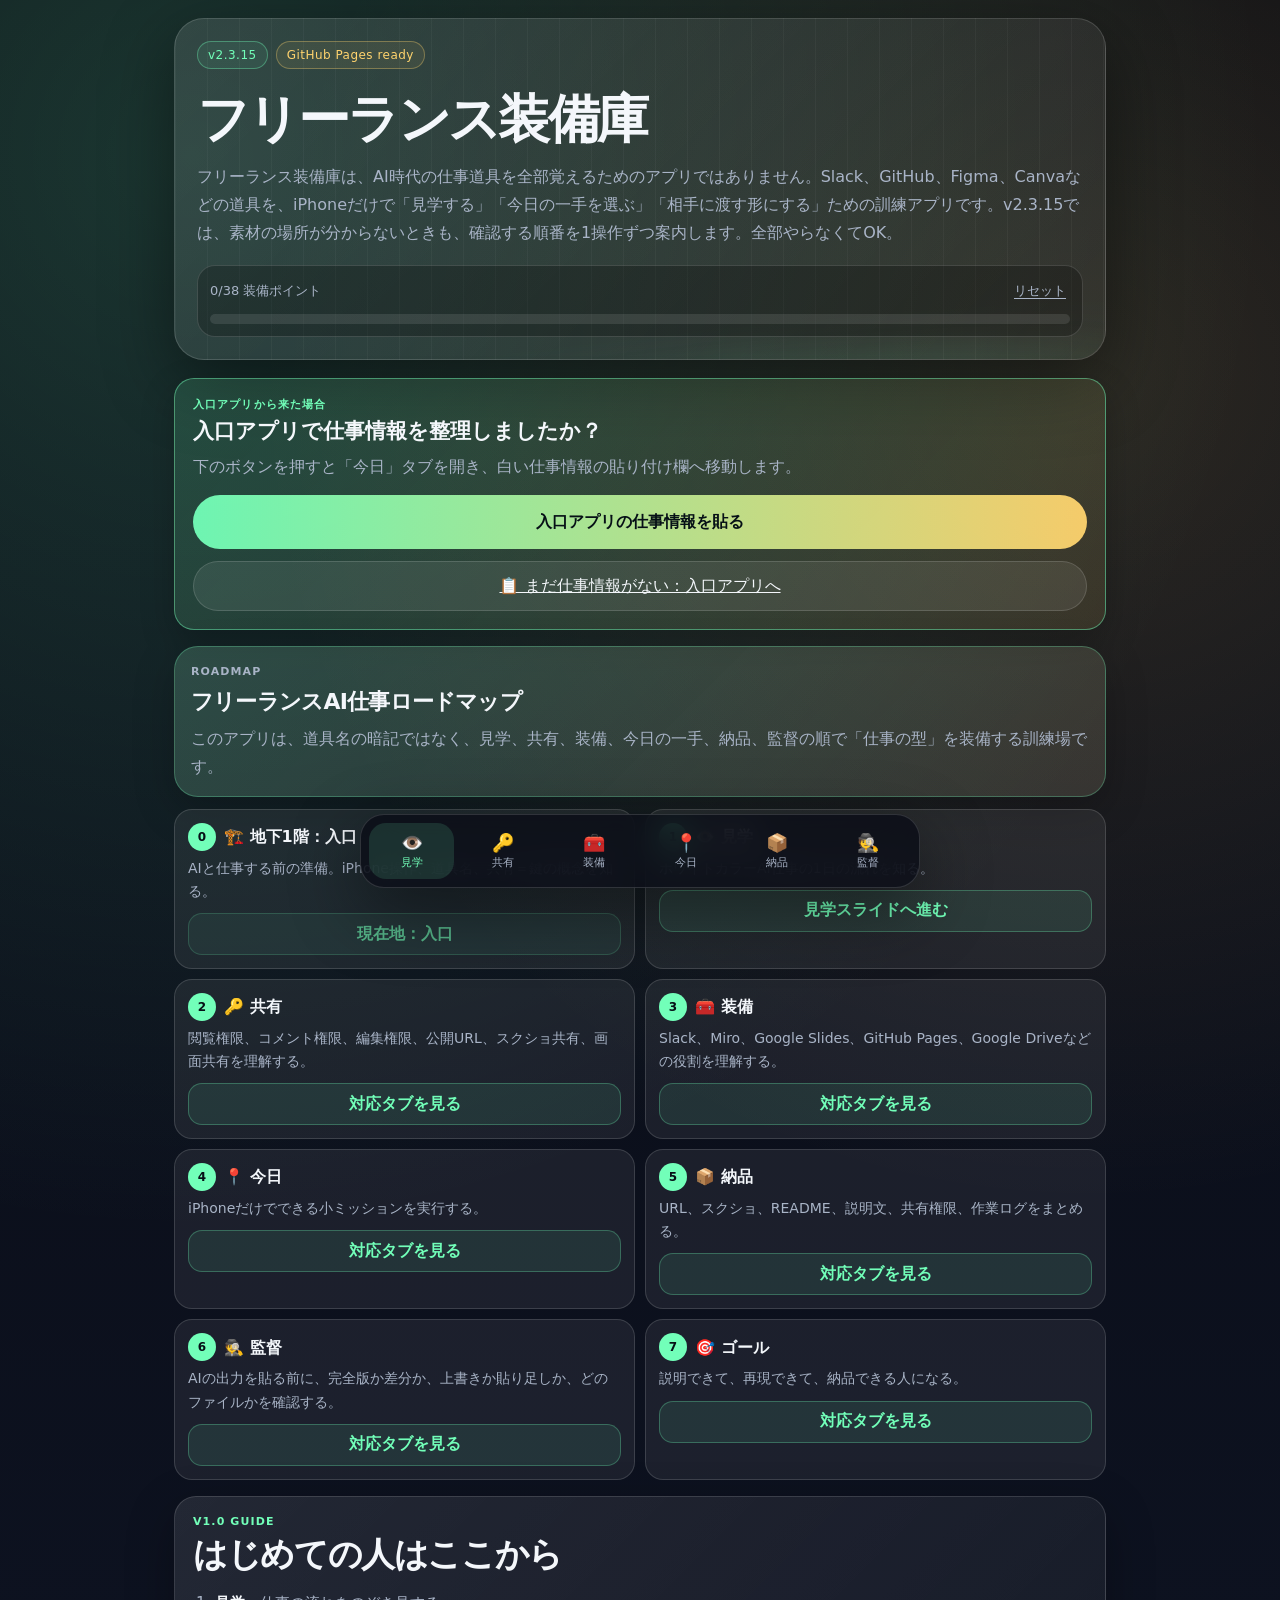
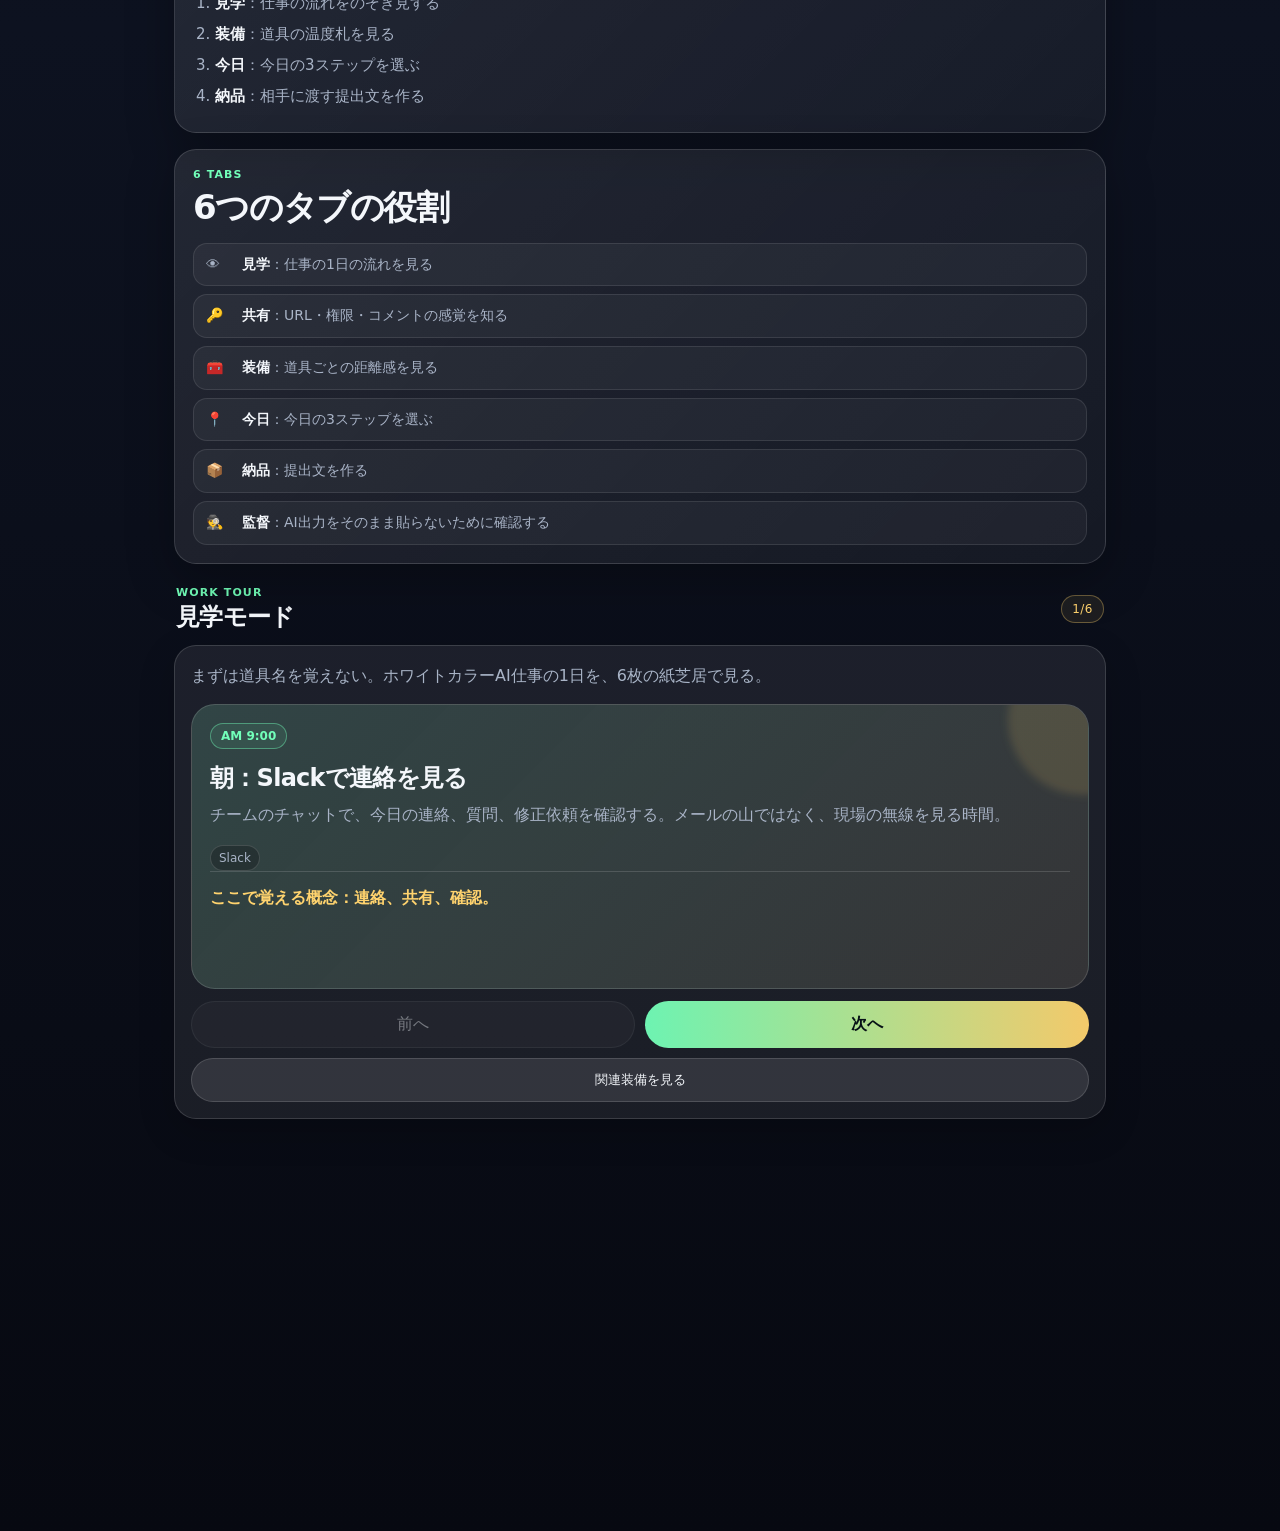
==== index.html @ 3dcd74b5 "fix(gear): update iPhone CSS after toolbar-safe scroll margin" ====
<!doctype html>
<html lang="ja">
<head>
  <meta charset="utf-8" />
  <meta name="viewport" content="width=device-width, initial-scale=1, viewport-fit=cover" />
  <title>フリーランス装備庫 v2.3.15</title>
  <link rel="stylesheet" href="style.css?v=2315-simple1101b" />
</head>
<body>
  <div class="app-shell">
    <header class="hero">
      <div class="hero-topline">
        <span class="badge">v2.3.15</span>
        <span class="badge soft">GitHub Pages ready</span>
      </div>
      <h1>フリーランス装備庫</h1>
      <p>フリーランス装備庫は、AI時代の仕事道具を全部覚えるためのアプリではありません。Slack、GitHub、Figma、Canvaなどの道具を、iPhoneだけで「見学する」「今日の一手を選ぶ」「相手に渡す形にする」ための訓練アプリです。v2.3.15では、素材の場所が分からないときも、確認する順番を1操作ずつ案内します。全部やらなくてOK。</p>
      <div class="progress-box" aria-label="進捗">
        <div class="progress-meta">
          <span id="progressText">進捗を読み込み中</span>
          <button id="resetBtn" class="link-button" type="button">リセット</button>
        </div>
        <div class="progress-track"><div id="progressBar" class="progress-bar"></div></div>
      </div>
    </header>

    <main>

      <section id="viewTour" class="view active" aria-labelledby="tourTitle">
        <aside class="intake-landing-guide" aria-labelledby="intakeLandingTitle">
          <p class="eyebrow">入口アプリから来た場合</p>
          <h2 id="intakeLandingTitle">入口アプリで仕事情報を整理しましたか？</h2>
          <p>下のボタンを押すと「今日」タブを開き、白い仕事情報の貼り付け欄へ移動します。</p>
          <button id="goToCardIntakeBtn" class="primary-button intake-landing-button" type="button">入口アプリの仕事情報を貼る</button>
          <a class="ghost-button" href="https://hiderock61.github.io/anken-jirai-map/">📋 まだ仕事情報がない：入口アプリへ</a>
        </aside>
        <div id="roadmapContainer" class="roadmap-container" aria-label="フリーランスAI仕事ロードマップ"></div>

        <!-- v1.0 初見向け案内 -->
        <div class="intro-card intro-start-card">
          <p class="eyebrow">v1.0 guide</p>
          <h2>はじめての人はここから</h2>
          <ol class="intro-steps-list">
            <li><strong>見学</strong>：仕事の流れをのぞき見する</li>
            <li><strong>装備</strong>：道具の温度札を見る</li>
            <li><strong>今日</strong>：今日の3ステップを選ぶ</li>
            <li><strong>納品</strong>：相手に渡す提出文を作る</li>
          </ol>
        </div>

        <div class="intro-card intro-tabs-card">
          <p class="eyebrow">6 tabs</p>
          <h2>6つのタブの役割</h2>
          <ul class="intro-tabs-list">
            <li><span>👁</span><span class="intro-tab-copy"><strong>見学</strong>：仕事の1日の流れを見る</span></li>
            <li><span>🔑</span><span class="intro-tab-copy"><strong>共有</strong>：URL・権限・コメントの感覚を知る</span></li>
            <li><span>🧰</span><span class="intro-tab-copy"><strong>装備</strong>：道具ごとの距離感を見る</span></li>
            <li><span>📍</span><span class="intro-tab-copy"><strong>今日</strong>：今日の3ステップを選ぶ</span></li>
            <li><span>📦</span><span class="intro-tab-copy"><strong>納品</strong>：提出文を作る</span></li>
            <li><span>🕵️</span><span class="intro-tab-copy"><strong>監督</strong>：AI出力をそのまま貼らないために確認する</span></li>
          </ul>
        </div>

        <div class="section-heading">
          <div>
            <p class="eyebrow">Work tour</p>
            <h2 id="tourTitle">見学モード</h2>
          </div>
          <span id="tourCounter" class="badge soft">1/6</span>
        </div>
        <div id="tourPanel" class="tour-panel">
          <p class="panel-lead">まずは道具名を覚えない。ホワイトカラーAI仕事の1日を、6枚の紙芝居で見る。</p>
          <div id="tourSlide" class="tour-slide" aria-live="polite"></div>
          <div class="tour-actions">
            <button id="tourPrevBtn" class="ghost-button" type="button">前へ</button>
            <button id="tourNextBtn" class="primary-button" type="button">次へ</button>
            <button id="tourGearBtn" class="mini-button" type="button">関連装備を見る</button>
          </div>
        </div>
      </section>

      <section id="viewShare" class="view" aria-labelledby="shareTitle">
        <div class="section-heading">
          <div>
            <p class="eyebrow">Share simulator</p>
            <h2 id="shareTitle">共有タブ</h2>
          </div>
          <span class="badge soft">鍵と権限</span>
        </div>
        <div class="share-intro panel">
          <p class="panel-lead">共有は、ファイルを投げることだけではない。ネット上の部屋へ入る「鍵」を相手に渡すこと。見るだけ、コメント、編集、画面共有、公開URLを押して体感する。</p>
        </div>
        <div id="shareContainer" class="share-grid"></div>
      </section>

      <section id="viewGear" class="view" aria-labelledby="gearTitle">
        <div class="section-heading">
          <div>
            <p class="eyebrow">Gear cards</p>
            <h2 id="gearTitle">装備リスト</h2>
          </div>
          <button id="copyAllBtn" class="mini-button" type="button">今日の装備文をコピー</button>
        </div>
        <div id="filterRow" class="filter-row" aria-label="カテゴリ絞り込み"></div>
        <div id="gearGrid" class="gear-grid"></div>
      </section>



      <section id="viewStory" class="view" aria-labelledby="storyAppName">
        <div class="section-heading story-section-heading">
          <div>
            <p class="eyebrow">Operation story</p>
            <h2 id="storyAppName">操作紙芝居</h2>
          </div>
          <span id="storyCounter" class="badge soft">1/1</span>
        </div>
        <div class="story-frame">
          <div class="story-header">
            <div class="story-app-label" id="storyAppLabel"></div>
            <h3 class="story-step-title" id="storyStepTitle"></h3>
            <p class="story-step-body" id="storyStepBody"></p>
          </div>

          <div class="story-mock" id="storyMock" aria-live="polite"></div>

          <div class="story-footer">
            <div class="story-learn" id="storyLearn"></div>
            <div class="story-finish" id="storyFinish"></div>
            <div class="story-actions">
              <button id="storyPrev" class="ghost-button" type="button">前へ</button>
              <button id="storyNext" class="primary-button" type="button">次へ</button>
              <button id="storyBack" class="mini-button" type="button">装備に戻る</button>
            </div>
          </div>
        </div>
      </section>

      <section id="viewToday" class="view" aria-labelledby="todayTitle">
        <div class="section-heading">
          <div>
            <p class="eyebrow">Today mission</p>
            <h2 id="todayTitle">今日の一手</h2>
          </div>
        </div>

        <a class="ghost-button" href="https://hiderock61.github.io/anken-jirai-map/">← 入口アプリへ戻る</a>

        <!-- v2.3 カード状態による案件カード作業化 -->
        <div id="project-card-import" class="project-card-import">
          <p class="eyebrow">v2.3.8 WORK INTAKE</p>
          <h3 class="pc-import-title">📋 入口アプリの仕事情報を受け取る</h3>
          <p class="pc-lead">入口アプリで整理した仕事情報をここへ貼ると、今の状態と次にやることを普通の言葉で案内します。</p>
          <div class="pc-state-guide" aria-label="カード状態による違い">
            <p><strong>まだ確認が必要な場合</strong><span>→ 依頼主へ確認する内容を表示します。</span></p>
            <p><strong>制作を始められる場合</strong><span>→ 今日やることと制作手順を表示します。</span></p>
          </div>
          <ol class="pc-howto" aria-label="案件カードの受け取り手順">
            <li>入口アプリで「この仕事を装備庫へ持っていく」を押す</li>
            <li>この下の白い欄を長押しして、仕事情報の全文を貼り付ける</li>
            <li>「貼った仕事情報を確認する」を押す</li>
            <li>確認が必要なら、依頼主へ聞く内容を確認する</li>
            <li>制作を始められるなら、今日やることと制作手順へ進む</li>
          </ol>
          <div class="practice-import" aria-labelledby="gearPracticeTitle">
            <h4 id="gearPracticeTitle">🧪 はじめてなら架空カードで操作を試す</h4>
            <p>「確認中」の架空カードを読み込んで、質問・不足事項が表示されることを体験します。実際の受注・制作・納品ではありません。今貼っているカードがあれば、置換前に確認します。</p>
            <button id="gearDemoCardBtn" class="ghost-button" type="button">架空の「確認中」カードを読んでみる</button>
            <p id="gearDemoStatus" class="pc-note" role="status" aria-live="polite"></p>
          </div>
          <label class="pc-input-label" for="projectCardInput">仕事情報を白い欄へ長押しして貼り付け</label>
          <textarea id="projectCardInput" class="pc-input" placeholder="入口アプリでコピーした仕事情報の全文をここに貼ります。"></textarea>
          <div class="pc-controls">
            <button id="projectCardLoadBtn" class="primary-button" type="button">貼った仕事情報を確認する</button>
            <button id="projectCardToDeliveryBtn" class="ghost-button" type="button" disabled>次へ進む</button>
          </div>
          <p id="projectCardNextHint" class="pc-next-hint">仕事情報を確認すると、次の案内が表示されます。</p>
          <div id="projectCardPreview" class="pc-preview" aria-live="polite">仕事情報を貼ると、今の状態と次にやることを確認できます。</div>
          <p class="pc-note">※貼り付けた仕事情報だけを使います。納品文を勝手に作ったり、依頼主へ送ったりしません。</p>
        </div>


        <section id="confirmationPanel" class="confirmation-panel" hidden aria-live="polite">
          <section id="quickCheckPanel" class="quick-check-panel" aria-labelledby="quickCheckTitle">
            <p class="quick-check-label">📱 iPhoneかんたん表示｜確認中</p>
            <h3 id="quickCheckTitle">今は制作しません。まず確認だけ。</h3>
            <p id="quickCheckCount" class="quick-check-count">確認事項を読み込んでいます。</p>
            <div class="quick-check-next">
              <p class="quick-check-caption">最初に確かめること</p>
              <p id="quickCheckFirst">未確定の内容を確認します。</p>
            </div>
            <button id="quickCopyQuestionsBtn" class="primary-button quick-check-primary" type="button">依頼主への質問をコピー</button>
            <p id="quickCopyStatus" class="quick-check-note" role="status" aria-live="polite">質問は送信しません。コピー後、募集サイトなどで本人が送ります。</p>
            <a class="ghost-button quick-check-return" href="https://hiderock61.github.io/anken-jirai-map/">回答が分かったら入口アプリへ戻る</a>
            <button id="quickShowDetailsBtn" class="ghost-button quick-check-details" type="button" aria-expanded="false">詳しい内容・残りの質問を表示</button>
          </section>
          <div class="confirmation-state quick-check-extra">
            <p class="eyebrow">仕事情報の確認結果</p>
            <p class="confirmation-complete">仕事の内容を確認しました</p>
            <h3>この仕事はまだ確認が必要です</h3>
            <p>制作を始めるために必要な情報がまだ揃っていないため、今は制作を止めています。</p>
            <p id="confirmationUnknownCount" class="confirmation-unknown-count">まだ確認が必要なことは0件です。</p>
            <button id="showConfirmationDetailsBtn" class="primary-button confirmation-details-button" type="button">不足項目と質問を見る</button>
          </div>
          <section id="confirmationDetails" class="confirmation-simple-section confirmation-details quick-check-extra">
            <h4>確認できた仕事情報</h4>
            <dl class="confirmation-project-summary">
              <div><dt>仕事名</dt><dd id="confirmationProjectName">未確定</dd></div>
              <div><dt>作業内容</dt><dd id="confirmationWork">未確定</dd></div>
              <div><dt>納品物</dt><dd id="confirmationDelivery">未確定</dd></div>
              <div><dt>完成条件</dt><dd id="confirmationCriteria">未確定</dd></div>
            </dl>
          </section>
          <section class="confirmation-simple-section quick-check-extra">
            <h4>今やること</h4>
            <p>依頼主へ聞く内容を確認し、必要ならコピーしてください。<br>回答が来たら入口アプリへ戻り、案件カードを更新します。</p>
            <p class="confirmation-card-next"><strong>カードに書かれた次の行動：</strong><span id="confirmationNextAction">依頼主へ確認する</span></p>
          </section>
          <section class="confirmation-simple-section quick-check-extra">
            <h4>ここまで分かっています</h4>
            <dl id="confirmationKnownFacts" class="confirmation-project-summary confirmation-known-facts"></dl>
          </section>
          <section class="confirmation-simple-section quick-check-extra">
            <h4>まだ確認が必要なこと</h4>
            <div id="confirmationUnknownItems" class="confirmation-unknown-list"></div>
          </section>
          <section class="confirmation-simple-section quick-check-extra">
            <h4>依頼主へ聞く質問</h4>
            <div id="confirmationQuestionItems" class="confirmation-question-list"></div>
            <button id="copyConfirmationQuestionsBtn" class="primary-button confirmation-copy-button" type="button">この質問をまとめてコピー</button>
            <p id="confirmationCopyStatus" class="confirmation-copy-status" role="status" aria-live="polite"></p>
            <p class="confirmation-send-note">コピーした質問を募集サイトなどで依頼主へ自分で送ってください。質問は自動送信されません。</p>
          </section>
          <section class="confirmation-simple-section quick-check-extra confirmation-next">
            <h4>回答が来たら</h4>
            <p>入口アプリへ戻り、回答内容を反映して案件カードを更新します。</p>
            <a class="primary-button confirmation-return-link" href="https://hiderock61.github.io/anken-jirai-map/">回答を反映するため入口アプリへ戻る</a>
          </section>
        </section>

        <div id="projectWorkbench" class="project-workbench" hidden aria-live="polite">
          <div class="workbench-head">
            <div>
              <p class="eyebrow">制作作業台</p>
              <h3 id="workbenchProjectName">未読み込み</h3>
            </div>
          </div>

          <section id="productionAssetGate" class="production-asset-gate" hidden aria-live="polite">
            <p class="production-asset-label">制作を始める前に確認</p>
            <h4 id="productionAssetQuestion">制作素材は手元にありますか？</h4>
            <p id="productionAssetReason" class="production-asset-reason">この仕事は、依頼主から受け取る制作対象が必要です。</p>
            <div id="productionAssetChoices" class="production-asset-choices">
              <button id="productionAssetMissingBtn" class="ghost-button production-asset-choice" type="button">まだ受け取っていない</button>
              <button id="productionAssetReadyBtn" class="primary-button production-asset-choice" type="button">受け取っている</button>
            </div>
            <div id="productionAssetWaiting" class="production-asset-result production-asset-waiting" hidden>
              <h4>今は制作を始めません</h4>
              <p id="productionAssetReceiveGuide">依頼主から制作素材を受け取ってください。</p>
              <p>受け取るまでは制作を始めません。仕事条件は制作可能のままです。</p>
              <p class="production-asset-resume-note">受け取ったら、ここから制作を続けてください。</p>
              <button id="productionAssetResumeBtn" class="primary-button production-asset-choice" type="button">受け取っている</button>
            </div>
            <div id="productionAssetReceived" class="production-asset-result production-asset-received" hidden>
              <h4>受取を確認しました</h4>
              <div id="productionCurrentLocationChooser" class="production-current-location" hidden>
                <p class="production-arrival-label">作業上の現在地を選ぶ</p>
                <h5>素材はどこで届きましたか？<br>または、どこに保存しましたか？</h5>
                <p>正式な共有方法ではなく、今どこから作業を始めるかを選びます。</p>
                <div class="production-location-choices" aria-label="作業を始める現在地">
                  <button class="ghost-button production-location-choice" type="button" data-current-location="mail">メール</button>
                  <button class="ghost-button production-location-choice" type="button" data-current-location="chat">チャット</button>
                  <button class="ghost-button production-location-choice" type="button" data-current-location="drive">Google Drive</button>
                  <button class="ghost-button production-location-choice" type="button" data-current-location="dropbox">Dropbox</button>
                  <button class="ghost-button production-location-choice" type="button" data-current-location="iphone-files">iPhoneの「ファイル」</button>
                  <button class="ghost-button production-location-choice" type="button" data-current-location="github">GitHub</button>
                  <button class="ghost-button production-location-choice" type="button" data-current-location="other">その他</button>
                  <button class="ghost-button production-location-choice production-location-unknown" type="button" data-current-location="unknown">どこにあるか分からない</button>
                </div>
                <div id="productionOtherLocation" class="production-other-location" hidden>
                  <label for="productionOtherLocationInput">どこから作業を始めますか？</label>
                  <input id="productionOtherLocationInput" type="text" maxlength="60" autocomplete="off" placeholder="場所名を入力" />
                  <button id="productionOtherLocationConfirmBtn" class="primary-button" type="button">この場所から進む</button>
                  <p id="productionOtherLocationStatus" class="production-location-status" role="status" aria-live="polite"></p>
                </div>
              </div>
              <div id="productionAssetSearchNavigator" class="production-search-navigator" hidden>
                <p class="production-arrival-label">素材を探しています</p>
                <h5>素材を探します</h5>
                <ol id="productionSearchProgress" class="production-search-progress" aria-label="素材探索の進み具合">
                  <li data-search-step="1">iPhoneの「ファイル」</li>
                  <li data-search-step="2">メール</li>
                  <li data-search-step="3">チャット</li>
                  <li data-search-step="4">依頼主へ確認</li>
                </ol>
                <section id="productionSearchStepPanel" class="production-search-step-panel">
                  <p id="productionSearchStepLabel" class="production-arrival-label">探索STEP 1</p>
                  <h5 id="productionSearchTitle">1｜まずiPhoneの「ファイル」を確認</h5>
                  <p id="productionSearchAction" class="production-search-action">iPhoneの「ファイル」アプリを開いてください。</p>
                  <p id="productionSearchChecks">最近使った項目、ダウンロード、保存先などに素材がないか確認してください。</p>
                  <div id="productionSearchResultChoices" class="production-search-result-choices">
                    <button id="productionSearchFoundBtn" class="primary-button" type="button">見つかった</button>
                    <button id="productionSearchNotFoundBtn" class="ghost-button" type="button">見つからない</button>
                  </div>
                </section>
                <section id="productionSearchFinal" class="production-search-final" hidden>
                  <p class="production-arrival-label">安全停止</p>
                  <h5>素材の場所を依頼主へ確認してください</h5>
                  <p>制作に必要な素材の場所を確認できませんでした。素材の場所が分かるまでは制作を始めません。仕事条件は制作可能のままです。</p>
                  <div class="production-search-question">
                    <p id="productionSearchQuestion">制作素材はどこから確認できますか？<br>ファイルまたは共有リンクの場所を教えてください。</p>
                    <button id="productionSearchCopyBtn" class="ghost-button" type="button">確認文をコピー</button>
                    <p id="productionSearchCopyStatus" class="production-location-status" role="status" aria-live="polite"></p>
                  </div>
                </section>
                <button id="productionSearchReselectBtn" class="ghost-button production-search-reselect" type="button">場所が分かったので選び直す</button>
              </div>
              <div id="productionCurrentLocationSummary" class="production-current-location-summary" hidden>
                <p>現在地：<strong id="productionCurrentLocationName"></strong></p>
                <button id="productionCurrentLocationChangeBtn" class="link-button" type="button">現在地を選び直す</button>
              </div>
              <div id="productionAssetArrivalGuide" class="production-arrival-guide" hidden>
                <section>
                  <p class="production-arrival-label">1｜どこへ行く？</p>
                  <h5 id="productionAssetStartPlace">受け取った場所を開きます。</h5>
                  <p>その場所を開けたら、この操作は完了です。</p>
                </section>
                <section>
                  <p class="production-arrival-label">2｜何を探す？</p>
                  <h5 id="productionAssetSearchTarget">制作素材を探します。</h5>
                  <p>対象を見つけたら、この操作は完了です。</p>
                </section>
                <section>
                  <p class="production-arrival-label">3｜何を開く？</p>
                  <h5 id="productionAssetOpenTarget">見つけた制作素材を開きます。</h5>
                  <p>対象を開けたら、この操作は完了です。次に現在状態を確認します。</p>
                </section>
              </div>
            </div>
          </section>

          <section id="productionStartGuide" class="production-start-guide" hidden>
            <p class="production-start-label">今やること</p>
            <h4 id="productionFirstAction">最初の制作手順を確認します。</h4>
            <p class="production-start-note">まずここから始めます。自分で操作し、開けたら次の確認へ進みます。</p>
            <div class="production-flow">
              <p class="production-flow-title">このあと進める流れ</p>
              <ol id="productionFlowList"></ol>
            </div>
            <p class="production-check-note"><strong>チェックは開始ボタンではありません。</strong><br>その作業が終わったら付ける完了印です。上から順番に進めてください。</p>
          </section>

          <div class="workbench-progress-row">
            <span>完了した項目</span>
            <span id="workbenchProgress" class="badge soft">0/0</span>
          </div>

          <div class="workbench-summary">
            <p><strong>今回の仕事</strong></p>
            <div id="workbenchWorkSummary"></div>
          </div>

          <section class="workbench-section">
            <h4>① 今日やること</h4>
            <div id="confirmationChecklistNote" class="confirmation-note" hidden>
              <p>このチェックは、依頼主から回答をもらった印ではありません。</p>
              <p>未確定事項の一覧を読み、相手へ聞く質問に抜けがないかを整理できたらチェックしてください。</p>
            </div>
            <div id="workbenchToday" class="workbench-checklist"></div>
            <p id="confirmationChecklistAfter" class="confirmation-after-note" hidden>全部整理できたら、下の「相手へ聞く質問」を確認し、依頼主へ自分で送ります。</p>
          </section>

          <section class="workbench-section">
            <h4>② 今回学ぶこと</h4>
            <div id="workbenchLearning" class="workbench-box"></div>
          </section>

          <aside id="confirmationCompareGuide" class="confirmation-compare-guide" hidden>
            <h4>見比べ方</h4>
            <p>未確定事項を1つずつ見て、それに対応する質問が「相手へ聞く質問」に入っているか確認してください。質問がない項目は、依頼主へ聞く質問として追加します。</p>
          </aside>

          <section class="workbench-section">
            <h4>③ 制作手順</h4>
            <div id="workbenchSteps" class="workbench-checklist"></div>
            <p id="confirmationQuestionNote" class="confirmation-note" hidden>この画面から質問は自動送信されません。表示された質問を確認し、必要なら整えて、依頼主へ自分で送ってください。</p>
          </section>

          <section class="workbench-section">
            <h4>④ 検品すること</h4>
            <div id="workbenchInspection" class="workbench-checklist"></div>
          </section>

          <section class="workbench-section">
            <h4>⑤ 完成条件</h4>
            <div id="workbenchDone" class="workbench-box"></div>
          </section>

          <section class="workbench-section">
            <h4>今回使う装備</h4>
            <div id="workbenchGear" class="workbench-tags"></div>
          </section>

          <section id="confirmationExitGuide" class="confirmation-exit-guide" hidden>
            <h4>次の流れ</h4>
            <ol>
              <li>未確定事項を確認する</li>
              <li>相手へ聞く質問を整理する</li>
              <li>依頼主へ質問を自分で送る</li>
              <li>依頼主から回答を受け取る</li>
              <li>入口アプリへ戻る</li>
              <li>回答内容を使って案件カードを更新する</li>
              <li>条件が揃ったら「制作可能」の案件カードを作り直す</li>
              <li>新しい案件カードをコピーして、装備庫へもう一度貼る</li>
            </ol>
            <a class="primary-button confirmation-return-link" href="https://hiderock61.github.io/anken-jirai-map/">回答を反映するため入口アプリへ戻る</a>
            <div class="confirmation-finish">
              <h4>この画面での完了</h4>
              <p>この画面で終えるのは、案件や制作ではありません。依頼主へ送る質問が整理でき、どの回答を受け取ったら案件カードを更新できるか分かったら、この画面での作業は完了です。</p>
            </div>
          </section>

          <div class="workbench-actions">
            <button id="copyWorkbenchPromptBtn" class="primary-button" type="button">AIに渡す作業開始文をコピー</button>
            <button id="goDeliveryAfterWorkBtn" class="ghost-button" type="button">作業後に納品タブへ進む</button>
          </div>
          <p class="pc-note">納品タブでは、実際に完成した内容だけを自分で確認して入力します。</p>
          <a class="ghost-button" href="https://hiderock61.github.io/anken-jirai-map/">← 入口アプリへ戻る</a>
        </div>

        <!-- v0.7 今日の装備ルート -->
        <div class="panel daily-route-panel">
          <p class="eyebrow">v0.7.1 Daily route</p>
          <h3>🧭 今日の装備ルート</h3>
          <p class="panel-lead">今の状態に近いものを1つ選ぶだけ。全部やらなくてOK。今日はこれだけ、の3ステップを出す。</p>
          <div id="dailyRoutes" class="daily-routes-grid" aria-label="今日の装備ルート選択">
            <button class="daily-route-btn route-hold" data-route="hold" type="button"><span>🧊</span><strong>省エネ</strong><small>閉じてもOK</small></button>
            <button class="daily-route-btn route-watch" data-route="watch" type="button"><span>👀</span><strong>見る</strong><small>形だけ見る</small></button>
            <button class="daily-route-btn route-try" data-route="try" type="button"><span>👆</span><strong>さわる</strong><small>1回だけ試す</small></button>
            <button class="daily-route-btn route-core" data-route="core" type="button"><span>🧰</span><strong>本線</strong><small>公開を確認</small></button>
          </div>
          <div id="dailyRouteSteps" class="daily-route-steps" aria-live="polite">
            <div class="daily-route-empty">今の状態に近いボタンを1つ押すと、今日の3ステップが出ます。</div>
          </div>
        </div>

        <div class="panel">
          <p class="panel-lead">今の地上条件を押すと、5分から15分の練習に変換する。</p>
          <div id="conditionButtons" class="condition-grid"></div>
          <div class="result-card">
            <p class="eyebrow">出力</p>
            <h3 id="todayOutputTitle">まだ未選択</h3>
            <p id="todayOutputText">「iPhoneだけ」「ChromePCあり」「しんどい」などを押す。</p>
            <div class="button-row">
              <button id="copyMissionBtn" class="primary-button" type="button">AIに渡す文をコピー</button>
              <button id="completeMissionBtn" class="ghost-button" type="button">今日やった</button>
            </div>
          </div>
        </div>
      </section>

      <section id="viewDelivery" class="view" aria-labelledby="deliveryTitle">
        <div class="section-heading">
          <div>
            <p class="eyebrow">Delivery pack</p>
            <h2 id="deliveryTitle">納品パック</h2>
          </div>
          <button id="copyDeliveryBtn" class="mini-button" type="button">納品文をコピー</button>
        </div>
        <div class="panel">
          <p class="panel-lead">作品を仕事っぽく見せるための最小セット。全部ではなく、まず3つ押せたら勝ち。</p>
          <div id="deliveryChecklist" class="checklist"></div>
        </div>


        <!-- v0.9 納品パック入力版 -->
        <div id="deliveryDraftContainer" class="delivery-draft-card" aria-labelledby="deliveryDraftTitle">
          <p class="eyebrow">v2.0 Delivery Letters</p>
          <h3 id="deliveryDraftTitle">3つのお渡しレターモード</h3>
          <p class="delivery-draft-lead">同じ入力内容から、初回提出・修正提出・途中共有の3種類の提出文を作る。</p>

          <div class="delivery-switch" role="group" aria-label="納品パック入力切り替え">
            <button id="deliveryInputBtn" class="delivery-switch-btn active" type="button">✏️ 入力する</button>
            <button id="deliveryPreviewBtn" class="delivery-switch-btn" type="button">👀 完成文を見る</button>
          </div>

          <div id="deliveryInputView">
            <div class="delivery-input-section">
              <div class="delivery-input-title">公開URL</div>
              <input id="input-url" type="text" value="https://hiderock61.github.io/freelance-/" />
            </div>

            <div class="delivery-input-section">
              <div class="delivery-input-title">一言説明</div>
              <textarea id="input-oneword">iPhoneだけで、AI時代の仕事道具・今日の進め方・納品の型を学べるフリーランス訓練アプリ。</textarea>
            </div>

            <div class="delivery-input-section">
              <div class="delivery-input-title">できること（3つ）</div>
              <input id="input-feature1" type="text" value="Slack、Figma、VS Codeなどの仕事道具を紙芝居で見学できる" />
              <input id="input-feature2" type="text" value="温度札で、今やる装備・眺めるだけの装備・スルーしてよい装備を分けられる" />
              <input id="input-feature3" type="text" value="今日の状態に合わせて、省エネ／見る／さわる／本線の3ステップを選べる" />
            </div>

            <div class="delivery-input-section">
              <div class="delivery-input-title">今回の更新点（3つ）</div>
              <input id="input-update1" type="text" value="v2.0で3つのお渡しレターモードを追加" />
              <input id="input-update2" type="text" value="初回提出・修正提出・途中共有を切り替えられるようにした" />
              <input id="input-update3" type="text" value="入力欄は増やさず、出力文だけを状況別に切り替える設計にした" />
            </div>

            <div class="delivery-input-section">
              <div class="delivery-input-title">見てほしい場所（3つ）</div>
              <input id="input-focus1" type="text" value="トップのはじめての人向け案内" />
              <input id="input-focus2" type="text" value="6つのタブの役割カード" />
              <input id="input-focus3" type="text" value="納品タブのお渡しパック入力版" />
            </div>

            <div class="delivery-input-section">
              <div class="delivery-input-title">次に相談したいこと（3つ）</div>
              <input id="input-next1" type="text" value="初見の人にアプリの目的が伝わるか" />
              <input id="input-next2" type="text" value="最初にどのタブを見ればいいか伝わるか" />
              <input id="input-next3" type="text" value="提出文が相手に確認しやすい文章になっているか" />
            </div>
          </div>

          <div id="deliveryPreviewView" style="display:none;">
            <!-- v2.0：3つのお渡しレターモード -->
            <div class="delivery-mode-buttons" role="group" aria-label="お渡しレターの種類">
              <button class="delivery-mode-btn active" data-mode="initial" type="button">📦 初回提出</button>
              <button class="delivery-mode-btn" data-mode="fix" type="button">🛠 修正提出</button>
              <button class="delivery-mode-btn" data-mode="share" type="button">🚧 途中共有</button>
            </div>
            <pre id="deliveryPreviewText" class="delivery-preview-box"></pre>
            <button id="copyDeliveryDraftText" class="delivery-copy-btn" type="button">提出文をコピーする</button>
            <div id="deliveryDraftCopyStatus" class="delivery-copy-status" role="status" aria-live="polite"></div>
          </div>
        </div>

        <!-- v0.8 納品パック -->
        <div id="deliveryPack" class="delivery-pack-card" aria-labelledby="deliveryPackTitle">
          <p class="eyebrow">v0.8 Delivery Pack</p>
          <h3 id="deliveryPackTitle">成果物カード</h3>
          <p class="delivery-pack-lead">公開URLだけでなく、相手が確認しやすい形で渡すための提出セット。</p>

          <div class="delivery-section">
            <div class="delivery-title">公開URL</div>
            <div id="delivery-url" class="delivery-body"></div>
          </div>

          <div class="delivery-section">
            <div class="delivery-title">スクショ候補（3枚）</div>
            <ul id="delivery-screenshots" class="delivery-list"></ul>
          </div>

          <div class="delivery-section">
            <div class="delivery-title">一言説明</div>
            <div id="delivery-oneword" class="delivery-body"></div>
          </div>

          <div class="delivery-section">
            <div class="delivery-title">できること（3つ）</div>
            <ul id="delivery-features" class="delivery-list"></ul>
          </div>

          <div class="delivery-section">
            <div class="delivery-title">今回の更新点</div>
            <ul id="delivery-updates" class="delivery-list"></ul>
          </div>

          <div class="delivery-section">
            <div class="delivery-title">見てほしい場所</div>
            <ul id="delivery-focus" class="delivery-list"></ul>
          </div>

          <div class="delivery-section">
            <div class="delivery-title">次に相談したいこと</div>
            <ul id="delivery-next" class="delivery-list"></ul>
          </div>

          <button id="copyDeliveryPackBtn" class="delivery-copy-btn" type="button">提出文をコピーする</button>
          <div id="deliveryCopyStatus" class="delivery-copy-status" role="status" aria-live="polite"></div>
        </div>

        <div class="board-template">
          <p class="eyebrow">Miro風 1枚作戦ボード</p>
          <h3>自分のアプリを説明できる形にする6問</h3>
          <ol>
            <li>誰が困っている？</li>
            <li>何に困っている？</li>
            <li>どのボタンを押す？</li>
            <li>AIに何を渡す？</li>
            <li>何が返ってくる？</li>
            <li>完了形は何？</li>
          </ol>
        </div>
      </section>

      <section id="viewPrompt" class="view" aria-labelledby="directorTitle">
        <div id="directorContainer"></div>
      </section>
    </main>

    <nav class="tabbar" aria-label="画面切り替え">
      <button class="tab active" data-view="viewTour" type="button">👁️<span>見学</span></button>
      <button class="tab" data-view="viewShare" type="button">🔑<span>共有</span></button>
      <button class="tab" data-view="viewGear" type="button">🧰<span>装備</span></button>
      <button class="tab" data-view="viewToday" type="button">📍<span>今日</span></button>
      <button class="tab" data-view="viewDelivery" type="button">📦<span>納品</span></button>
      <button class="tab" data-view="viewPrompt" type="button">🕵️<span>監督</span></button>
    </nav>
  </div>

  <dialog id="gearDialog" class="gear-dialog">
    <form method="dialog">
      <button class="dialog-close" aria-label="閉じる">×</button>
    </form>
    <div id="dialogContent"></div>
  </dialog>

  <div id="toast" class="toast" role="status" aria-live="polite">コピーした</div>

  <script src="script.js?v=2315-simple1101b"></script>
</body>
</html>
---- style.css ----
:root {
  --bg: #090b12;
  --bg2: #101522;
  --panel: rgba(255, 255, 255, 0.075);
  --panel2: rgba(255, 255, 255, 0.105);
  --text: #f4f7fb;
  --muted: #a9b4c7;
  --line: rgba(255, 255, 255, 0.14);
  --accent: #72ffb9;
  --accent2: #ffd36e;
  --danger: #ff7b8e;
  --shadow: 0 22px 70px rgba(0, 0, 0, 0.45);
  --radius: 22px;
  --safe-bottom: env(safe-area-inset-bottom, 0px);
}

* { box-sizing: border-box; }
html { min-height: 100%; background: var(--bg); }
body {
  margin: 0;
  min-height: 100%;
  color: var(--text);
  font-family: system-ui, -apple-system, BlinkMacSystemFont, "Segoe UI", sans-serif;
  background:
    radial-gradient(circle at 15% 5%, rgba(114, 255, 185, 0.18), transparent 34%),
    radial-gradient(circle at 85% 12%, rgba(255, 211, 110, 0.14), transparent 28%),
    linear-gradient(180deg, #080a12 0%, #0d1220 52%, #070911 100%);
}

button, a { -webkit-tap-highlight-color: transparent; }
button { font: inherit; }
a { color: inherit; }

.app-shell {
  width: min(960px, 100%);
  margin: 0 auto;
  padding: 18px 14px calc(86px + var(--safe-bottom));
}

.hero {
  position: relative;
  overflow: hidden;
  border: 1px solid var(--line);
  border-radius: 30px;
  padding: 22px;
  background:
    linear-gradient(135deg, rgba(255,255,255,0.11), rgba(255,255,255,0.045)),
    repeating-linear-gradient(90deg, rgba(255,255,255,0.035) 0 1px, transparent 1px 32px);
  box-shadow: var(--shadow);
}
.hero:after {
  content: "";
  position: absolute;
  inset: auto -10% -45% 8%;
  height: 120px;
  background: linear-gradient(90deg, transparent, rgba(114,255,185,0.38), transparent);
  transform: rotate(-6deg);
  filter: blur(28px);
}
.hero-topline { display: flex; gap: 8px; flex-wrap: wrap; position: relative; z-index: 1; }
.badge {
  display: inline-flex;
  align-items: center;
  min-height: 28px;
  padding: 4px 10px;
  border: 1px solid rgba(114, 255, 185, 0.36);
  border-radius: 999px;
  color: var(--accent);
  background: rgba(114, 255, 185, 0.075);
  font-size: 12px;
  letter-spacing: 0.04em;
}
.badge.soft { color: var(--accent2); border-color: rgba(255, 211, 110, 0.34); background: rgba(255, 211, 110, 0.08); }
.hero h1 { margin: 16px 0 8px; font-size: clamp(28px, 8vw, 52px); letter-spacing: -0.05em; position: relative; z-index: 1; }
.hero p { margin: 0; color: var(--muted); line-height: 1.75; position: relative; z-index: 1; }

.progress-box {
  margin-top: 18px;
  padding: 12px;
  border: 1px solid var(--line);
  border-radius: 18px;
  background: rgba(0, 0, 0, 0.24);
  position: relative;
  z-index: 1;
}
.progress-meta { display: flex; justify-content: space-between; align-items: center; gap: 12px; color: var(--muted); font-size: 13px; }
.progress-track { height: 10px; margin-top: 10px; border-radius: 999px; background: rgba(255,255,255,0.1); overflow: hidden; }
.progress-bar { width: 0; height: 100%; border-radius: inherit; background: linear-gradient(90deg, var(--accent), var(--accent2)); transition: width 260ms ease; }

main { margin-top: 18px; }
.view { display: none; }
.view.active { display: block; animation: rise 210ms ease both; }
@keyframes rise { from { opacity: 0; transform: translateY(7px); } to { opacity: 1; transform: translateY(0); } }

/* v2.3.5 入口アプリからの着地点ヤスリ */
.intake-landing-guide {
  margin-bottom: 16px;
  padding: 18px;
  border: 1px solid rgba(114, 255, 185, .46);
  border-radius: 20px;
  background: linear-gradient(135deg, rgba(114, 255, 185, .15), rgba(255, 211, 110, .1));
  box-shadow: 0 12px 34px rgba(0, 0, 0, .22);
}
.intake-landing-guide h2 { margin: 5px 0 8px; font-size: 21px; line-height: 1.4; }
.intake-landing-guide > p:not(.eyebrow) { margin: 0; color: var(--muted); line-height: 1.65; }
.intake-landing-button { width: 100%; min-height: 54px; margin-top: 14px; white-space: normal; line-height: 1.35; }

.section-heading { display: flex; align-items: center; justify-content: space-between; gap: 12px; margin: 22px 2px 12px; }
.section-heading h2 { margin: 2px 0 0; font-size: 24px; letter-spacing: -0.03em; }
.eyebrow { margin: 0; color: var(--accent); text-transform: uppercase; letter-spacing: 0.1em; font-size: 11px; font-weight: 800; }

.link-button, .mini-button, .primary-button, .ghost-button {
  border: 0;
  border-radius: 999px;
  cursor: pointer;
  color: var(--text);
}
.link-button { color: var(--muted); background: transparent; text-decoration: underline; text-underline-offset: 3px; padding: 4px; }
.mini-button { padding: 9px 12px; background: var(--panel2); border: 1px solid var(--line); font-size: 13px; }
.primary-button { padding: 12px 16px; background: linear-gradient(90deg, rgba(114,255,185,0.95), rgba(255,211,110,0.95)); color: #061016; font-weight: 800; }
.ghost-button { padding: 12px 16px; background: rgba(255,255,255,0.08); border: 1px solid var(--line); }

.filter-row { display: flex; gap: 8px; overflow-x: auto; padding: 2px 0 12px; scrollbar-width: none; }
.filter-row::-webkit-scrollbar { display: none; }
.filter-chip {
  flex: 0 0 auto;
  border: 1px solid var(--line);
  background: rgba(255,255,255,0.07);
  color: var(--text);
  border-radius: 999px;
  padding: 9px 12px;
  cursor: pointer;
}
.filter-chip.active { border-color: rgba(114,255,185,0.7); background: rgba(114,255,185,0.13); color: var(--accent); }

.gear-grid { display: grid; grid-template-columns: 1fr; gap: 12px; }
.gear-card {
  position: relative;
  overflow: hidden;
  min-height: 170px;
  border: 1px solid var(--line);
  border-radius: var(--radius);
  padding: 16px;
  background: linear-gradient(135deg, rgba(255,255,255,0.11), rgba(255,255,255,0.045));
  box-shadow: 0 12px 38px rgba(0,0,0,0.24);
}
.gear-card:before {
  content: "";
  position: absolute;
  width: 130px;
  height: 130px;
  border-radius: 999px;
  right: -48px;
  top: -45px;
  background: rgba(114,255,185,0.12);
  filter: blur(4px);
}
.gear-head { display: flex; justify-content: space-between; gap: 12px; position: relative; z-index: 1; }
.gear-icon { font-size: 30px; }
.gear-card h3 { margin: 8px 0 5px; font-size: 22px; letter-spacing: -0.02em; position: relative; z-index: 1; }
.gear-card p { margin: 0; color: var(--muted); line-height: 1.65; position: relative; z-index: 1; }
.gear-meta { display: flex; gap: 8px; flex-wrap: wrap; margin-top: 14px; position: relative; z-index: 1; }
.pill { display: inline-flex; align-items: center; border: 1px solid var(--line); border-radius: 999px; padding: 5px 8px; color: var(--muted); font-size: 12px; background: rgba(0,0,0,0.22); }
.pill.done { color: var(--accent); border-color: rgba(114,255,185,0.45); }
.card-actions { display: grid; grid-template-columns: 1fr 1fr; gap: 8px; margin-top: 14px; position: relative; z-index: 1; }
.card-actions button { border-radius: 14px; padding: 11px 8px; border: 1px solid var(--line); background: rgba(255,255,255,0.08); color: var(--text); cursor: pointer; }
.card-actions button.done { background: rgba(114,255,185,0.13); color: var(--accent); border-color: rgba(114,255,185,0.45); }

.panel, .board-template, .prompt-card, .result-card {
  border: 1px solid var(--line);
  border-radius: var(--radius);
  background: var(--panel);
  padding: 16px;
  box-shadow: 0 12px 36px rgba(0,0,0,0.2);
}
.panel-lead { margin: 0 0 14px; color: var(--muted); line-height: 1.75; }
.condition-grid { display: grid; grid-template-columns: repeat(2, 1fr); gap: 10px; }
.condition-grid button {
  min-height: 76px;
  padding: 12px;
  border: 1px solid var(--line);
  border-radius: 18px;
  background: rgba(255,255,255,0.08);
  color: var(--text);
  text-align: left;
  cursor: pointer;
}
.condition-grid button.active { border-color: rgba(114,255,185,0.72); background: rgba(114,255,185,0.12); }
.result-card { margin-top: 14px; }
.result-card h3 { margin: 6px 0 8px; }
.result-card p { color: var(--muted); line-height: 1.7; }
.button-row { display: flex; flex-wrap: wrap; gap: 10px; margin-top: 12px; }

.checklist { display: grid; gap: 10px; }
.check-item {
  display: grid;
  grid-template-columns: 34px 1fr;
  gap: 10px;
  align-items: start;
  border: 1px solid var(--line);
  border-radius: 16px;
  padding: 12px;
  background: rgba(255,255,255,0.06);
  cursor: pointer;
}
.check-dot {
  display: grid;
  place-items: center;
  width: 30px;
  height: 30px;
  border-radius: 999px;
  border: 1px solid var(--line);
  color: transparent;
}
.check-item.done .check-dot { color: #061016; background: var(--accent); border-color: var(--accent); }
.check-item h3 { margin: 1px 0 4px; font-size: 16px; }
.check-item p { margin: 0; color: var(--muted); line-height: 1.55; font-size: 14px; }
.board-template { margin-top: 14px; }
.board-template h3 { margin: 6px 0 10px; }
.board-template ol { margin: 0; padding-left: 22px; color: var(--muted); line-height: 1.8; }

.prompt-stack { display: grid; gap: 12px; }
.prompt-card h3 { margin: 0 0 6px; }
.prompt-card p { margin: 0 0 12px; color: var(--muted); line-height: 1.65; }

.tabbar {
  position: fixed;
  left: 50%;
  bottom: calc(12px + var(--safe-bottom));
  transform: translateX(-50%);
  width: min(560px, calc(100% - 24px));
  display: grid;
  grid-template-columns: repeat(6, 1fr);
  gap: 6px;
  padding: 8px;
  border: 1px solid var(--line);
  border-radius: 24px;
  background: rgba(10, 13, 23, 0.82);
  backdrop-filter: blur(18px);
  box-shadow: var(--shadow);
  z-index: 10;
}
.tab {
  border: 0;
  border-radius: 17px;
  padding: 9px 4px;
  background: transparent;
  color: var(--muted);
  cursor: pointer;
  display: grid;
  gap: 2px;
  justify-items: center;
  font-size: 18px;
}
.tab span { font-size: 11px; }
.tab.active { background: rgba(114,255,185,0.13); color: var(--accent); }

.gear-dialog {
  width: min(720px, calc(100% - 22px));
  max-height: min(82vh, 760px);
  border: 1px solid var(--line);
  border-radius: 26px;
  color: var(--text);
  background: #0d1320;
  box-shadow: var(--shadow);
  padding: 0;
  overflow: hidden;
}
.gear-dialog::backdrop { background: rgba(0,0,0,0.62); backdrop-filter: blur(4px); }
.dialog-close {
  position: absolute;
  top: 10px;
  right: 10px;
  z-index: 2;
  width: 40px;
  height: 40px;
  border: 1px solid var(--line);
  border-radius: 999px;
  background: rgba(255,255,255,0.08);
  color: var(--text);
  cursor: pointer;
}
.dialog-inner { padding: 22px; max-height: 82vh; overflow: auto; }
.dialog-title { display: flex; align-items: center; gap: 12px; margin-bottom: 10px; }
.dialog-title .gear-icon { font-size: 38px; }
.dialog-title h2 { margin: 0; font-size: 26px; }
.dialog-section { border-top: 1px solid var(--line); padding-top: 14px; margin-top: 14px; }
.dialog-section h3 { margin: 0 0 8px; font-size: 16px; color: var(--accent2); }
.dialog-section p, .dialog-section li { color: var(--muted); line-height: 1.72; }
.dialog-section ul { margin: 0; padding-left: 20px; }
.dialog-links { display: grid; grid-template-columns: 1fr; gap: 9px; margin-top: 10px; }
.dialog-links a { display: block; padding: 12px; border: 1px solid var(--line); border-radius: 14px; background: rgba(255,255,255,0.07); text-decoration: none; }

.toast {
  position: fixed;
  left: 50%;
  bottom: calc(95px + var(--safe-bottom));
  transform: translate(-50%, 16px);
  opacity: 0;
  pointer-events: none;
  background: rgba(255,255,255,0.92);
  color: #071018;
  border-radius: 999px;
  padding: 10px 14px;
  font-weight: 800;
  box-shadow: var(--shadow);
  transition: 180ms ease;
  z-index: 30;
}
.toast.show { opacity: 1; transform: translate(-50%, 0); }

@media (min-width: 680px) {
  .gear-grid { grid-template-columns: repeat(2, 1fr); }
  .condition-grid { grid-template-columns: repeat(3, 1fr); }
}


/* v0.2 見学モード */
.tour-panel {
  border: 1px solid var(--line);
  border-radius: var(--radius);
  background: var(--panel);
  padding: 16px;
  box-shadow: 0 12px 36px rgba(0,0,0,0.2);
}
.tour-slide {
  position: relative;
  overflow: hidden;
  border: 1px solid var(--line);
  border-radius: 24px;
  padding: 18px;
  background:
    linear-gradient(135deg, rgba(114,255,185,0.12), rgba(255,211,110,0.06)),
    rgba(255,255,255,0.06);
  min-height: 285px;
}
.tour-slide:after {
  content: "";
  position: absolute;
  width: 150px;
  height: 150px;
  right: -70px;
  top: -60px;
  border-radius: 999px;
  background: rgba(255,211,110,0.14);
  filter: blur(4px);
}
.tour-time {
  display: inline-flex;
  border: 1px solid rgba(114,255,185,0.42);
  border-radius: 999px;
  padding: 5px 10px;
  color: var(--accent);
  background: rgba(114,255,185,0.08);
  font-size: 12px;
  font-weight: 800;
  position: relative;
  z-index: 1;
}
.tour-slide h3 {
  margin: 14px 0 8px;
  font-size: 24px;
  line-height: 1.25;
  letter-spacing: -0.03em;
  position: relative;
  z-index: 1;
}
.tour-slide p {
  margin: 0;
  color: var(--muted);
  line-height: 1.75;
  position: relative;
  z-index: 1;
}
.tour-tools {
  display: flex;
  flex-wrap: wrap;
  gap: 7px;
  margin-top: 16px;
  position: relative;
  z-index: 1;
}
.tour-note {
  margin-top: 14px;
  border-top: 1px solid var(--line);
  padding-top: 12px;
  color: var(--accent2) !important;
  font-weight: 700;
}
.tour-actions {
  display: grid;
  grid-template-columns: 1fr 1fr;
  gap: 10px;
  margin-top: 12px;
}
.tour-actions .mini-button {
  grid-column: 1 / -1;
  min-height: 44px;
}
.tour-actions button { min-height: 44px; }
.tour-actions button:disabled {
  opacity: 0.42;
  cursor: not-allowed;
}


/* v0.2 第2段階：共有タブ */
.share-intro { margin-bottom: 12px; }
.share-grid {
  display: grid;
  gap: 12px;
}
.share-card {
  border: 1px solid var(--line);
  border-radius: 22px;
  padding: 16px;
  background: rgba(255,255,255,0.07);
  box-shadow: 0 10px 30px rgba(0,0,0,0.18);
}
.share-card-head {
  display: flex;
  align-items: center;
  gap: 10px;
  margin-bottom: 8px;
}
.share-icon {
  width: 42px;
  height: 42px;
  display: inline-grid;
  place-items: center;
  border-radius: 14px;
  background: rgba(114,255,185,0.10);
  border: 1px solid rgba(114,255,185,0.25);
  font-size: 24px;
}
.share-title {
  margin: 0;
  font-size: 18px;
  line-height: 1.25;
}
.share-body {
  color: var(--muted);
  line-height: 1.72;
  margin: 0 0 10px;
}
.share-example {
  border-top: 1px solid var(--line);
  padding-top: 10px;
  margin-top: 10px;
  color: var(--accent2);
  line-height: 1.65;
  font-weight: 700;
}
.share-actions {
  display: grid;
  grid-template-columns: 1fr;
  gap: 8px;
  margin-top: 12px;
}
.share-copy-button {
  min-height: 44px;
  border: 0;
  border-radius: 15px;
  padding: 11px 12px;
  color: #071018;
  background: linear-gradient(135deg, var(--accent), var(--accent2));
  font-weight: 900;
  cursor: pointer;
}
.share-copy-button.secondary {
  color: var(--text);
  background: rgba(255,255,255,0.08);
  border: 1px solid var(--line);
}
@media (min-width: 680px) {
  .share-grid { grid-template-columns: repeat(2, 1fr); }
}


/* v0.4 ロードマップ */
.roadmap-container {
  margin-bottom: 16px;
}
.roadmap-hero {
  border: 1px solid rgba(114,255,185,0.28);
  border-radius: 24px;
  padding: 16px;
  background:
    linear-gradient(135deg, rgba(114,255,185,0.12), rgba(255,211,110,0.06)),
    rgba(255,255,255,0.065);
  box-shadow: 0 14px 42px rgba(0,0,0,0.22);
  margin-bottom: 12px;
}
.roadmap-hero h3 {
  margin: 6px 0 8px;
  font-size: 22px;
  letter-spacing: -0.035em;
}
.roadmap-hero p {
  margin: 0;
  color: var(--muted);
  line-height: 1.7;
}
.roadmap-grid {
  display: grid;
  grid-template-columns: 1fr;
  gap: 10px;
}
.roadmap-card {
  border: 1px solid var(--line);
  border-radius: 18px;
  padding: 13px;
  background: rgba(255,255,255,0.065);
}
.roadmap-title {
  display: flex;
  align-items: center;
  gap: 8px;
  margin-bottom: 6px;
  font-weight: 850;
  line-height: 1.35;
}
.roadmap-number {
  display: inline-grid;
  place-items: center;
  min-width: 28px;
  height: 28px;
  border-radius: 999px;
  color: #061016;
  background: var(--accent);
  font-size: 12px;
  font-weight: 900;
}
.roadmap-body {
  color: var(--muted);
  line-height: 1.65;
  font-size: 14px;
  margin: 0 0 10px;
}
.roadmap-button {
  width: 100%;
  min-height: 42px;
  border: 1px solid rgba(114,255,185,0.28);
  border-radius: 14px;
  background: rgba(114,255,185,0.09);
  color: var(--accent);
  cursor: pointer;
  font-weight: 800;
}
@media (min-width: 680px) {
  .roadmap-grid { grid-template-columns: repeat(2, 1fr); }
}

/* ▼ v0.4.1 監督モード補修 */
.director-intro { margin-bottom: 12px; }
.director-grid { display: grid; gap: 12px; }
.director-card { background: rgba(255,255,255,.08); border: 1px solid rgba(255,255,255,.13); border-radius: 18px; padding: 18px; box-shadow: 0 18px 40px rgba(0,0,0,.18); }
.director-card.warning { border-color: rgba(111,255,183,.45); }
.director-card-head { display: flex; gap: 12px; align-items: flex-start; margin-bottom: 10px; }
.director-icon { width: 42px; height: 42px; display: grid; place-items: center; border-radius: 14px; background: rgba(111,255,183,.14); font-size: 22px; }
.director-title { margin: 0; font-size: 1.05rem; }
.director-body { color: var(--muted); line-height: 1.65; }
.director-code { display: block; white-space: pre-wrap; padding: 12px; border-radius: 14px; background: rgba(0,0,0,.28); border: 1px solid rgba(255,255,255,.12); color: var(--text); overflow-wrap: anywhere; margin: 8px 0 12px; }
.director-choices { display: grid; gap: 10px; margin-top: 12px; }
.director-choice, .director-copy-button { min-height: 44px; border: 1px solid rgba(111,255,183,.35); border-radius: 14px; background: rgba(111,255,183,.1); color: var(--text); font-weight: 800; padding: 12px 14px; text-align: left; }
.director-choice.correct { background: rgba(111,255,183,.28); }
.director-choice.wrong { background: rgba(255,90,90,.20); border-color: rgba(255,90,90,.45); }
.director-choice.close { background: rgba(255,210,92,.20); border-color: rgba(255,210,92,.45); }
.director-result { display: none; margin-top: 12px; padding: 12px; border-radius: 14px; background: rgba(255,255,255,.08); color: var(--text); line-height: 1.6; }
.director-result.show { display: block; }
.director-tip { color: var(--accent); font-weight: 800; line-height: 1.55; }
.director-actions { margin-top: 12px; }
@media (min-width: 760px) { .director-grid { grid-template-columns: repeat(2, 1fr); } .director-card.warning { grid-column: 1 / -1; } }


/* v0.4.2: ロードマップ内の現在地ボタン */
.roadmap-button.is-current,
.roadmap-button:disabled {
  opacity: 0.65;
  cursor: default;
}

/* =========================================
   v0.5 操作紙芝居モード
   ========================================= */
.story-section-heading { align-items: flex-start; }
.story-frame {
  border: 1px solid var(--line);
  border-radius: var(--radius);
  padding: 16px;
  background:
    linear-gradient(135deg, rgba(255,255,255,0.09), rgba(255,255,255,0.045));
  box-shadow: var(--shadow);
}
.story-header { margin-bottom: 14px; }
.story-app-label {
  color: var(--accent2);
  font-size: 13px;
  margin-bottom: 6px;
}
.story-step-title {
  margin: 0 0 8px;
  font-size: 22px;
  letter-spacing: -0.03em;
}
.story-step-body {
  margin: 0;
  color: var(--muted);
  line-height: 1.7;
}
.story-mock {
  margin: 16px 0;
  padding: 14px;
  border: 1px solid var(--line);
  border-radius: 18px;
  background: rgba(0, 0, 0, 0.34);
  overflow: hidden;
}
.story-footer {
  display: grid;
  gap: 10px;
}
.story-learn,
.story-finish {
  border: 1px solid var(--line);
  border-radius: 16px;
  padding: 12px;
  background: rgba(255,255,255,0.06);
  color: var(--muted);
  line-height: 1.65;
  font-size: 14px;
}
.story-learn strong,
.story-finish strong { color: var(--text); }
.story-actions {
  display: grid;
  grid-template-columns: 1fr 1fr;
  gap: 10px;
  margin-top: 2px;
}
.story-actions #storyBack { grid-column: 1 / -1; }
.story-actions button:disabled { opacity: 0.45; }
.gear-story-button {
  border: 1px solid rgba(255, 211, 110, 0.34);
  border-radius: 999px;
  background: rgba(255, 211, 110, 0.09);
  color: var(--accent2);
  padding: 10px 12px;
  cursor: pointer;
  min-height: 40px;
}
.mock-caption {
  margin: 10px 0 0;
  color: var(--muted);
  font-size: 13px;
  line-height: 1.6;
}
.mock-focus-chips {
  display: flex;
  flex-wrap: wrap;
  gap: 6px;
  margin-top: 10px;
}
.mock-focus-chips span {
  display: inline-flex;
  border: 1px solid var(--line);
  border-radius: 999px;
  padding: 5px 8px;
  background: rgba(255,255,255,0.07);
  color: var(--text);
  font-size: 12px;
}

.mock-slack {
  display: grid;
  grid-template-columns: minmax(92px, 35%) 1fr;
  min-height: 210px;
  overflow: hidden;
  border: 1px solid rgba(255,255,255,0.14);
  border-radius: 16px;
  background: #0f172a;
}
.mock-slack-sidebar {
  padding: 10px;
  background: #1b1230;
  display: grid;
  align-content: start;
  gap: 7px;
}
.mock-slack-workspace {
  padding: 7px 8px;
  border-radius: 9px;
  background: rgba(255,255,255,0.10);
  color: var(--text);
  font-size: 12px;
  font-weight: 800;
}
.mock-slack-room {
  padding: 7px 8px;
  border-radius: 9px;
  color: #dce4f2;
  background: rgba(255,255,255,0.055);
  font-size: 12px;
}
.mock-slack-room.is-focus,
.mock-slack-post.is-focus {
  outline: 2px solid rgba(255,211,110,0.72);
  background: rgba(255,211,110,0.16);
}
.mock-slack-main { padding: 10px; display: grid; gap: 8px; align-content: start; }
.mock-slack-post {
  padding: 9px;
  border-radius: 12px;
  background: rgba(255,255,255,0.08);
  color: #e5e7eb;
  font-size: 13px;
  line-height: 1.5;
}
.mock-slack-url {
  margin-top: 7px;
  padding: 8px;
  border-left: 3px solid var(--accent);
  background: rgba(114,255,185,0.08);
  border-radius: 8px;
  color: var(--accent);
  font-size: 12px;
}
.mock-input {
  padding: 9px;
  border: 1px solid rgba(255,255,255,0.16);
  border-radius: 999px;
  color: var(--muted);
  font-size: 12px;
}

.mock-miro-board {
  min-height: 210px;
  border: 1px dashed rgba(255,255,255,0.28);
  border-radius: 16px;
  padding: 18px 10px;
  background:
    linear-gradient(90deg, rgba(255,255,255,0.045) 1px, transparent 1px),
    linear-gradient(rgba(255,255,255,0.045) 1px, transparent 1px),
    #07111f;
  background-size: 24px 24px;
  display: flex;
  align-items: center;
  justify-content: center;
  gap: 8px;
  flex-wrap: wrap;
}
.mock-miro-sticky {
  min-width: 92px;
  max-width: 116px;
  padding: 12px 9px;
  border-radius: 8px;
  background: #facc15;
  color: #111827;
  font-size: 13px;
  box-shadow: 0 10px 24px rgba(0,0,0,0.22);
}
.mock-miro-sticky.is-focus { outline: 3px solid rgba(114,255,185,0.74); }
.mock-miro-arrow { color: var(--accent); font-size: 24px; font-weight: 900; }
.mock-miro-comment {
  padding: 8px 9px;
  border-radius: 999px;
  background: rgba(255,255,255,0.88);
  color: #111827;
  font-size: 12px;
}
.mock-share-pill {
  padding: 8px 10px;
  border-radius: 999px;
  background: rgba(114,255,185,0.12);
  border: 1px solid rgba(114,255,185,0.42);
  color: var(--accent);
  font-size: 12px;
}

.mock-vscode {
  display: grid;
  grid-template-columns: minmax(94px, 36%) 1fr;
  min-height: 220px;
  overflow: hidden;
  border: 1px solid rgba(255,255,255,0.16);
  border-radius: 16px;
  background: #020617;
}
.mock-vscode-files {
  padding: 10px;
  background: #111827;
  display: grid;
  align-content: start;
  gap: 7px;
  font-size: 12px;
  color: #d1d5db;
}
.mock-file {
  padding: 6px 7px;
  border-radius: 8px;
  background: rgba(255,255,255,0.055);
}
.mock-file.is-focus { background: rgba(114,255,185,0.15); color: var(--accent); outline: 1px solid rgba(114,255,185,0.4); }
.mock-vscode-editor {
  padding: 10px;
  font-family: ui-monospace, SFMono-Regular, Menlo, Consolas, monospace;
  font-size: 12px;
  color: #e5e7eb;
}
.mock-code-line {
  padding: 5px 7px;
  border-radius: 8px;
  margin-bottom: 5px;
  background: rgba(255,255,255,0.045);
  white-space: nowrap;
  overflow: hidden;
  text-overflow: ellipsis;
}
.mock-code-line.is-focus { background: rgba(255,211,110,0.14); color: var(--accent2); }
.mock-save { margin-top: 8px; color: var(--accent); }

.mock-slides-layout {
  display: grid;
  grid-template-columns: 58px 1fr;
  gap: 10px;
  min-height: 220px;
}
.mock-slide-thumbs { display: grid; gap: 8px; align-content: start; }
.mock-slide-thumb {
  height: 42px;
  border-radius: 8px;
  background: rgba(255,255,255,0.09);
  border: 1px solid rgba(255,255,255,0.15);
}
.mock-slide-thumb.is-focus { border-color: var(--accent2); background: rgba(255,211,110,0.14); }
.mock-slide {
  min-height: 200px;
  background: #f8fafc;
  color: #111827;
  border-radius: 14px;
  padding: 16px;
  display: grid;
  align-content: start;
  gap: 10px;
}
.mock-slide-title { font-size: 18px; font-weight: 900; }
.mock-slide-image {
  height: 94px;
  border-radius: 10px;
  background: #dbeafe;
  display: grid;
  place-items: center;
  color: #1e3a8a;
  font-size: 13px;
}
.mock-slide-bullets { color: #334155; line-height: 1.6; font-size: 13px; }

.mock-figma-canvas {
  min-height: 235px;
  display: flex;
  gap: 12px;
  justify-content: center;
  align-items: center;
  flex-wrap: wrap;
  background: #0b1020;
  border-radius: 16px;
  padding: 12px;
  border: 1px solid rgba(255,255,255,0.14);
}
.mock-frame {
  width: min(148px, 46vw);
  height: 220px;
  border: 2px solid rgba(255,255,255,0.38);
  border-radius: 18px;
  padding: 12px;
  background: #f8fafc;
  color: #111827;
  display: grid;
  align-content: start;
  gap: 10px;
}
.mock-frame.is-focus { outline: 3px solid rgba(114,255,185,0.75); }
.mock-frame-title { font-weight: 900; }
.mock-frame-button {
  padding: 10px;
  border-radius: 10px;
  background: #2563eb;
  color: #fff;
  text-align: center;
  font-weight: 800;
}
.mock-frame-comment {
  padding: 8px;
  border-radius: 9px;
  background: #facc15;
  color: #111827;
  font-size: 12px;
}
.mock-proto-line { color: var(--accent); font-size: 26px; font-weight: 900; }

.mock-canva {
  min-height: 220px;
  border-radius: 16px;
  padding: 14px;
  background: linear-gradient(135deg, #312e81, #155e75);
  display: grid;
  gap: 10px;
  color: #fff;
}
.mock-canva-template,
.mock-canva-title,
.mock-canva-image,
.mock-canva-caption,
.mock-canva-download {
  border-radius: 12px;
  padding: 10px;
  background: rgba(255,255,255,0.16);
  border: 1px solid rgba(255,255,255,0.18);
}
.mock-canva-title { font-size: 19px; font-weight: 900; }
.mock-canva-image { min-height: 76px; display: grid; place-items: center; }
.mock-canva-download { color: var(--accent); }

@media (max-width: 380px) {
  .story-actions { grid-template-columns: 1fr; }
  .story-actions #storyBack { grid-column: auto; }
  .mock-slack, .mock-vscode { grid-template-columns: 1fr; }
  .mock-slack-sidebar, .mock-slack-main, .mock-vscode-files, .mock-vscode-editor { width: 100%; }
  .mock-slides-layout { grid-template-columns: 1fr; }
  .mock-slide-thumbs { display: flex; }
}

.card-actions .gear-story-button {
  grid-column: 1 / -1;
  border-color: rgba(255, 211, 110, 0.42);
  background: rgba(255, 211, 110, 0.10);
  color: var(--accent2);
  font-weight: 800;
}

/* ▼ v0.5.1 紙芝居ビューの縦圧縮パッチ */

/* 固定タブバーと重ならないように下部余白を確保 */
#viewStory {
  padding-bottom: 130px;
}

/* story-frame の余白を詰めつつ、下だけ厚めに確保 */
.story-frame {
  padding: 8px 8px 130px;
}

.story-header {
  margin-bottom: 6px;
}

.story-app-name {
  font-size: 16px;
}

.story-step-title {
  font-size: 14px;
  margin-top: 2px;
}

/* 紙芝居模型の余白を詰める */
.story-mock {
  padding: 12px;
  margin-bottom: 12px;
}

/* 下部説明の圧縮 */
.story-footer {
  font-size: 13px;
}

.story-learn {
  margin-bottom: 4px;
}

.story-finish {
  font-size: 12px;
  margin-bottom: 6px;
}

/* ボタンを少し小さくしつつ、押しやすさは残す */
.story-actions {
  gap: 8px;
  flex-wrap: wrap;
}

.story-btn {
  padding: 8px 10px;
  font-size: 13px;
  min-height: 40px;
}

/* ▼ Figma の mock-frame を縮める */
.mock-frame {
  width: 160px;
  height: 280px;
  padding: 8px;
  border-radius: 16px;
  margin: 0 auto;
}

.mock-frame-title {
  font-size: 14px;
  margin-bottom: 8px;
}

.mock-frame-button {
  padding: 8px;
  margin-bottom: 8px;
  font-size: 13px;
}

.mock-frame-comment {
  padding: 6px;
  font-size: 12px;
}

/* ▼ Figma の 2画面比較ステップ用。該当HTMLがある時だけ効く */
.mock-figma-two {
  display: flex;
  justify-content: center;
  gap: 8px;
  max-width: 100%;
  overflow: hidden;
}

.mock-figma-two .mock-frame {
  width: 120px;
  height: 220px;
  padding: 6px;
}

.mock-figma-arrow {
  font-size: 20px;
  color: #e5e7eb;
  align-self: center;
}

/* ▼ モバイル幅でさらに圧縮 */
@media (max-width: 480px) {
  .story-app-name {
    font-size: 15px;
  }

  .story-step-title {
    font-size: 13px;
  }

  .story-learn,
  .story-finish {
    font-size: 12px;
    line-height: 1.5;
  }

  .story-btn {
    padding: 6px 8px;
    font-size: 12px;
  }

  .story-mock {
    padding: 10px;
  }
}


/* ▼ v0.6 装備の温度札 */
.gear-temp-badge,
.story-temp-badge {
  display: inline-block;
  padding: 2px 7px;
  font-size: 12px;
  border-radius: 999px;
  margin-bottom: 6px;
  line-height: 1.35;
  border: 1px solid rgba(255,255,255,0.12);
  font-weight: 700;
}

.temp-hold  { background: rgba(125, 211, 252, 0.14); color: #7dd3fc; }
.temp-watch { background: rgba(209, 213, 219, 0.14); color: #d1d5db; }
.temp-try   { background: rgba(250, 204, 21, 0.16); color: #facc15; }
.temp-core  { background: rgba(52, 211, 153, 0.16); color: #34d399; }

.gear-advice {
  font-size: 13px;
  color: #d1d5db;
  margin: 7px 0 2px;
  line-height: 1.55;
  padding: 8px 10px;
  border-radius: 12px;
  background: rgba(255,255,255,0.055);
  border: 1px solid rgba(255,255,255,0.08);
}

.story-temp-badge {
  margin: 0 0 7px;
}

@media (max-width: 480px) {
  .gear-temp-badge,
  .story-temp-badge {
    font-size: 11px;
    padding: 2px 6px;
  }
  .gear-advice {
    font-size: 12px;
    padding: 7px 9px;
  }
}

/* ▼ v0.7 今日の装備ルート */
.daily-route-panel {
  margin-bottom: 16px;
}

.daily-route-panel h3 {
  margin: 4px 0 8px;
  font-size: 18px;
}

.daily-routes-grid {
  display: grid;
  grid-template-columns: 1fr 1fr;
  gap: 10px;
  margin: 14px 0 14px;
}

.daily-route-btn {
  min-height: 76px;
  padding: 10px 8px;
  border-radius: 16px;
  background: rgba(255, 255, 255, 0.055);
  color: #e5e7eb;
  border: 1px solid rgba(255, 255, 255, 0.12);
  text-align: center;
  display: flex;
  flex-direction: column;
  align-items: center;
  justify-content: center;
  gap: 3px;
  -webkit-tap-highlight-color: transparent;
}

.daily-route-btn span {
  font-size: 22px;
  line-height: 1;
}

.daily-route-btn strong {
  font-size: 15px;
  line-height: 1.2;
}

.daily-route-btn small {
  font-size: 11px;
  line-height: 1.25;
  color: #cbd5e1;
}

.daily-route-btn.active {
  transform: translateY(-1px);
  box-shadow: 0 10px 24px rgba(0,0,0,0.22);
}

.daily-route-btn.route-hold.active {
  border-color: rgba(125, 211, 252, 0.52);
  background: rgba(125, 211, 252, 0.14);
}

.daily-route-btn.route-watch.active {
  border-color: rgba(209, 213, 219, 0.46);
  background: rgba(209, 213, 219, 0.12);
}

.daily-route-btn.route-try.active {
  border-color: rgba(250, 204, 21, 0.52);
  background: rgba(250, 204, 21, 0.14);
}

.daily-route-btn.route-core.active {
  border-color: rgba(52, 211, 153, 0.52);
  background: rgba(52, 211, 153, 0.14);
}

.daily-route-steps {
  display: grid;
  gap: 10px;
}

.daily-route-empty {
  padding: 12px;
  border-radius: 14px;
  color: #cbd5e1;
  background: rgba(255,255,255,0.04);
  border: 1px dashed rgba(255,255,255,0.12);
  font-size: 13px;
  line-height: 1.6;
}

.daily-route-summary {
  padding: 12px;
  border-radius: 14px;
  background: rgba(255,255,255,0.05);
  border: 1px solid rgba(255,255,255,0.10);
}

.daily-route-summary h4 {
  margin: 0 0 6px;
  font-size: 16px;
}

.daily-route-summary p {
  margin: 0;
  color: #cbd5e1;
  font-size: 13px;
  line-height: 1.55;
}

.daily-step-card {
  background: rgba(255, 255, 255, 0.055);
  border: 1px solid rgba(255, 255, 255, 0.10);
  padding: 11px;
  border-radius: 14px;
  color: #e5e7eb;
}

.daily-step-head {
  display: flex;
  align-items: center;
  gap: 8px;
  margin-bottom: 6px;
}

.daily-step-num {
  width: 24px;
  height: 24px;
  border-radius: 999px;
  display: inline-flex;
  align-items: center;
  justify-content: center;
  background: rgba(255,255,255,0.10);
  font-size: 12px;
  font-weight: 800;
}

.daily-step-label {
  display: inline-block;
  padding: 2px 7px;
  border-radius: 999px;
  font-size: 11px;
  font-weight: 800;
  border: 1px solid rgba(255,255,255,0.10);
}

.daily-step-label.label-hold { background: rgba(125, 211, 252, 0.14); color: #7dd3fc; }
.daily-step-label.label-watch { background: rgba(209, 213, 219, 0.14); color: #d1d5db; }
.daily-step-label.label-try { background: rgba(250, 204, 21, 0.16); color: #facc15; }
.daily-step-label.label-core { background: rgba(52, 211, 153, 0.16); color: #34d399; }

.daily-step-title {
  margin: 0;
  font-size: 14px;
  line-height: 1.55;
  color: #e5e7eb;
}

.daily-step-story-btn {
  margin-top: 9px;
  padding: 8px 10px;
  min-height: 40px;
  font-size: 13px;
  border-radius: 10px;
  background: rgba(255, 255, 255, 0.10);
  color: #e5e7eb;
  border: 1px solid rgba(255, 255, 255, 0.14);
}

@media (max-width: 420px) {
  .daily-route-btn {
    min-height: 70px;
    padding: 9px 6px;
  }
  .daily-route-btn strong {
    font-size: 14px;
  }
  .daily-route-btn small {
    font-size: 10px;
  }
}



/* =========================================
   v0.7.1 実機補修：今日タブ縦圧縮・下部ナビ余白
   機能追加なし。iPhoneでカードが下部ナビに食われにくくする。
   ========================================= */

.app-shell {
  padding-bottom: calc(132px + var(--safe-bottom));
}

.view {
  padding-bottom: 132px;
}

#viewToday,
#viewStory {
  padding-bottom: 160px;
}

.daily-route-panel {
  overflow: hidden;
  padding: 14px 12px 18px;
  border-radius: 20px;
}

.daily-route-panel h3 {
  margin: 2px 0 6px;
  font-size: 17px;
}

.daily-route-panel .panel-lead {
  margin-bottom: 10px;
  font-size: 13px;
  line-height: 1.58;
}

.daily-routes-grid {
  gap: 8px;
  margin: 10px 0 12px;
}

.daily-route-btn {
  min-height: 66px;
  padding: 8px 6px;
  border-radius: 14px;
}

.daily-route-btn span {
  font-size: 20px;
}

.daily-route-btn strong {
  font-size: 14px;
}

.daily-route-btn small {
  font-size: 10px;
  line-height: 1.2;
}

.daily-route-empty,
.daily-route-summary,
.daily-step-card {
  padding: 10px;
  border-radius: 12px;
}

.daily-route-summary h4 {
  font-size: 15px;
}

.daily-route-summary p,
.daily-route-empty {
  font-size: 12px;
  line-height: 1.52;
}

.daily-route-steps {
  gap: 8px;
}

.daily-step-card {
  margin-bottom: 0;
}

.daily-step-head {
  margin-bottom: 5px;
}

.daily-step-num {
  width: 22px;
  height: 22px;
  font-size: 11px;
}

.daily-step-label {
  font-size: 10px;
  padding: 2px 6px;
}

.daily-step-title {
  font-size: 13px;
  line-height: 1.48;
}

.daily-step-story-btn {
  min-height: 38px;
  margin-top: 7px;
  padding: 7px 10px;
  font-size: 12px;
}

/* 今日タブ下部の既存ミッションカードも少しだけ軽くする */
#viewToday .panel {
  margin-bottom: 14px;
}

#viewToday .condition-grid button {
  min-height: 66px;
  padding: 10px;
}

/* 紙芝居に飛んだあとの下部ナビかぶりも少し補修 */
.story-frame {
  padding: 8px 8px 156px;
}

.story-mock {
  margin: 10px 0;
  padding: 10px;
  border-radius: 16px;
  max-width: 100%;
}

.story-learn,
.story-finish {
  padding: 10px;
  line-height: 1.5;
}

.story-actions {
  margin-bottom: 16px;
}

@media (max-width: 420px) {
  .app-shell {
    padding-left: 10px;
    padding-right: 10px;
    padding-bottom: calc(148px + var(--safe-bottom));
  }

  .hero {
    padding: 18px;
    border-radius: 26px;
  }

  .hero h1 {
    margin-top: 14px;
    font-size: clamp(27px, 8.2vw, 42px);
  }

  .hero p {
    font-size: 14px;
    line-height: 1.62;
  }

  .section-heading {
    margin: 18px 2px 10px;
  }

  .section-heading h2 {
    font-size: 22px;
  }

  .panel, .board-template, .prompt-card, .result-card {
    padding: 14px;
    border-radius: 20px;
  }

  .daily-route-panel {
    padding: 13px 10px 16px;
  }

  .daily-route-btn {
    min-height: 62px;
    padding: 7px 5px;
  }

  .daily-step-title {
    font-size: 12.5px;
  }

  .tabbar {
    width: min(560px, calc(100% - 22px));
    padding: 7px;
    gap: 5px;
    border-radius: 23px;
  }

  .tab {
    padding: 8px 3px;
  }
}


/* ▼ v0.8 納品パック */
#viewDelivery {
  padding-bottom: 150px;
}

.delivery-pack-card {
  background: rgba(255, 255, 255, 0.06);
  border: 1px solid rgba(255, 255, 255, 0.12);
  padding: 14px;
  border-radius: 18px;
  margin: 18px 0 24px;
  color: #e5e7eb;
  box-shadow: 0 18px 40px rgba(0, 0, 0, 0.18);
}

.delivery-pack-card h3 {
  margin: 2px 0 8px;
  font-size: 26px;
  letter-spacing: -0.02em;
}

.delivery-pack-lead {
  margin: 0 0 14px;
  color: #cbd5e1;
  line-height: 1.75;
  font-weight: 700;
}

.delivery-section {
  margin-bottom: 14px;
  padding: 10px 10px 11px;
  border-radius: 14px;
  background: rgba(15, 23, 42, 0.22);
  border: 1px solid rgba(255, 255, 255, 0.08);
}

.delivery-title {
  font-size: 13px;
  margin-bottom: 6px;
  color: #6ee7b7;
  font-weight: 900;
  letter-spacing: 0.06em;
}

.delivery-body {
  font-size: 14px;
  color: #d1d5db;
  line-height: 1.75;
  font-weight: 700;
  word-break: break-word;
}

.delivery-list {
  margin: 0;
  padding-left: 1.15em;
}

.delivery-list li {
  font-size: 14px;
  margin-bottom: 6px;
  line-height: 1.65;
  color: #d1d5db;
  font-weight: 700;
}

.delivery-copy-btn {
  width: 100%;
  min-height: 46px;
  padding: 10px 12px;
  border-radius: 14px;
  background: linear-gradient(135deg, rgba(110, 231, 183, 0.22), rgba(250, 204, 21, 0.18));
  border: 1px solid rgba(110, 231, 183, 0.32);
  color: #f8fafc;
  font-size: 15px;
  font-weight: 900;
}

.delivery-copy-status {
  min-height: 20px;
  margin-top: 8px;
  font-size: 13px;
  color: #34d399;
  font-weight: 900;
  text-align: center;
}


/* v0.9 納品パック入力版 */
.delivery-draft-card {
  background: rgba(255, 255, 255, 0.06);
  border: 1px solid rgba(255, 255, 255, 0.12);
  padding: 14px;
  border-radius: 18px;
  margin: 18px 0 24px;
  color: #e5e7eb;
  box-shadow: 0 18px 40px rgba(0, 0, 0, 0.18);
}

.delivery-draft-card h3 {
  margin: 2px 0 8px;
  font-size: 26px;
  letter-spacing: -0.02em;
}

.delivery-draft-lead {
  margin: 0 0 14px;
  color: #cbd5e1;
  line-height: 1.75;
  font-weight: 700;
}

.delivery-switch {
  display: flex;
  gap: 8px;
  margin-bottom: 16px;
}

.delivery-switch-btn {
  flex: 1;
  min-height: 44px;
  padding: 10px;
  border-radius: 14px;
  background: rgba(255, 255, 255, 0.08);
  border: 1px solid rgba(255, 255, 255, 0.12);
  color: #e5e7eb;
  font-size: 15px;
  font-weight: 900;
  text-align: center;
}

.delivery-switch-btn.active {
  background: linear-gradient(135deg, rgba(110, 231, 183, 0.22), rgba(250, 204, 21, 0.12));
  border-color: rgba(110, 231, 183, 0.34);
  color: #f8fafc;
}

.delivery-input-section {
  margin-bottom: 16px;
}

.delivery-input-title {
  font-size: 13px;
  margin-bottom: 6px;
  color: #6ee7b7;
  font-weight: 900;
  letter-spacing: 0.06em;
}

.delivery-input-section input,
.delivery-input-section textarea {
  box-sizing: border-box;
  width: 100%;
  padding: 10px 11px;
  margin-bottom: 8px;
  border-radius: 12px;
  background: rgba(15, 23, 42, 0.34);
  border: 1px solid rgba(255, 255, 255, 0.12);
  color: #e5e7eb;
  font-size: 14px;
  line-height: 1.55;
  font-weight: 700;
  outline: none;
}

.delivery-input-section textarea {
  min-height: 86px;
  resize: vertical;
}

.delivery-input-section input:focus,
.delivery-input-section textarea:focus {
  border-color: rgba(110, 231, 183, 0.42);
  box-shadow: 0 0 0 3px rgba(110, 231, 183, 0.08);
}

.delivery-preview-box {
  white-space: pre-wrap;
  word-break: break-word;
  background: rgba(15, 23, 42, 0.34);
  border: 1px solid rgba(255, 255, 255, 0.12);
  padding: 12px;
  border-radius: 14px;
  margin: 0 0 12px;
  color: #e5e7eb;
  font-size: 13px;
  line-height: 1.7;
  font-family: ui-sans-serif, system-ui, -apple-system, BlinkMacSystemFont, "Segoe UI", sans-serif;
}

#viewDelivery {
  padding-bottom: 96px;
}


/* v1.0 初見向け案内カード */
.intro-card {
  position: relative;
  overflow: hidden;
  border: 1px solid var(--line);
  border-radius: 22px;
  padding: 18px;
  margin: 16px 0;
  background:
    linear-gradient(135deg, rgba(255,255,255,0.095), rgba(255,255,255,0.045));
  color: var(--text);
  box-shadow: 0 16px 48px rgba(0,0,0,0.28);
}
.intro-card h2 {
  margin: 4px 0 12px;
  font-size: clamp(22px, 6vw, 34px);
  letter-spacing: -0.04em;
}
.intro-steps-list {
  margin: 0;
  padding-left: 22px;
  color: var(--muted);
  line-height: 1.8;
  font-size: 15px;
}
.intro-steps-list li { margin-bottom: 4px; }
.intro-tabs-list {
  display: grid;
  gap: 8px;
  margin: 0;
  padding: 0;
  list-style: none;
  color: var(--muted);
  font-size: 14px;
  line-height: 1.55;
}
.intro-tabs-list li {
  display: grid;
  grid-template-columns: 28px 1fr;
  gap: 8px;
  align-items: start;
  padding: 10px 12px;
  border: 1px solid rgba(255,255,255,0.10);
  border-radius: 14px;
  background: rgba(255,255,255,0.045);
}
.intro-tabs-list strong,
.intro-steps-list strong {
  color: var(--text);
}


/* v2.0 お渡しレターモード切り替え */
.delivery-mode-buttons {
  display: flex;
  flex-wrap: wrap;
  gap: 8px;
  margin: 0 0 12px;
}

.delivery-mode-btn {
  appearance: none;
  border: 1px solid rgba(255, 255, 255, 0.14);
  border-radius: 999px;
  padding: 8px 12px;
  background: rgba(15, 23, 42, 0.46);
  color: var(--muted);
  font-size: 13px;
  line-height: 1.2;
  font-weight: 700;
  white-space: nowrap;
  min-height: 36px;
}

.delivery-mode-btn.active {
  border-color: rgba(110, 231, 183, 0.55);
  background: rgba(110, 231, 183, 0.16);
  color: var(--text);
  box-shadow: 0 0 0 3px rgba(110, 231, 183, 0.08);
}

.delivery-mode-btn:focus-visible {
  outline: 2px solid rgba(110, 231, 183, 0.72);
  outline-offset: 2px;
}

/* v2.1 案件カード受け取り欄 */
.project-card-import {
  border: 1px solid var(--line);
  background: rgba(255, 255, 255, 0.76);
  padding: 14px;
  margin-bottom: 14px;
  border-radius: 16px;
  box-shadow: var(--shadow-soft);
}

.pc-import-title {
  margin: 0 0 8px;
  font-size: 17px;
}

.pc-lead {
  margin: 0 0 10px;
  color: var(--muted);
  font-size: 13px;
  line-height: 1.6;
}

.pc-state-guide {
  display: grid;
  gap: 6px;
  margin: 10px 0;
  padding: 10px;
  border-radius: 12px;
  background: rgba(255, 255, 255, 0.07);
}

.pc-state-guide p {
  display: grid;
  gap: 2px;
  margin: 0;
  font-size: 13px;
  line-height: 1.5;
}

.pc-state-guide strong { color: var(--accent); }

.pc-howto {
  display: grid;
  gap: 7px;
  margin: 12px 0;
  padding-left: 1.6em;
  font-size: 13px;
  line-height: 1.55;
}

.pc-next-hint {
  margin: 8px 2px 0;
  color: rgba(255, 255, 255, 0.78);
  font-size: 12px;
  line-height: 1.5;
}

.pc-next-hint[hidden] { display: none !important; }

.pc-input {
  width: 100%;
  min-height: 130px;
  max-height: 320px;
  resize: vertical;
  padding: 10px;
  box-sizing: border-box;
  font: inherit;
  font-size: 14px;
  line-height: 1.5;
  border: 1px solid var(--line);
  border-radius: 12px;
  background: #fff;
}

.pc-input-label {
  display: block;
  margin: 13px 2px 7px;
  color: #fff;
  font-size: 13px;
  font-weight: 800;
}

.pc-controls {
  margin-top: 10px;
  display: flex;
  flex-wrap: wrap;
  gap: 8px;
  align-items: center;
}

.pc-preview {
  margin-top: 10px;
  padding: 10px;
  background: #fff;
  border: 1px dashed var(--line);
  border-radius: 12px;
  word-break: break-word;
  white-space: pre-wrap;
  font-size: 13px;
  line-height: 1.55;
  color: var(--ink);
}

.pc-note {
  margin: 8px 0 0;
  color: var(--muted);
  font-size: 12px;
}

#projectCardToDeliveryBtn:disabled {
  opacity: 0.5;
}

/* v2.1.1 案件カード欄の視認性補修 */
.project-card-import {
  background: rgba(12, 22, 30, 0.88);
  color: #f4f7f2;
  border-color: rgba(116, 255, 181, 0.26);
}

.project-card-import .pc-import-title,
.project-card-import .pc-lead,
.project-card-import .pc-note,
.project-card-import .eyebrow {
  color: #f4f7f2;
}

.project-card-import .pc-lead,
.project-card-import .pc-note {
  opacity: 0.86;
}

.project-card-import .pc-input {
  background: rgba(255, 255, 255, 0.96);
  color: #102018;
  border-color: rgba(116, 255, 181, 0.35);
}

.project-card-import .pc-input::placeholder {
  color: #66736c;
  opacity: 1;
}

.project-card-import .pc-preview {
  background: rgba(255, 255, 255, 0.96);
  color: #102018;
  border-color: rgba(116, 255, 181, 0.35);
}

#projectCardToDeliveryBtn:disabled {
  color: rgba(255, 255, 255, 0.72);
  border-color: rgba(255, 255, 255, 0.18);
}


/* v2.3 カード状態による案件カード作業化 */
.pc-preview-warning,
.pc-preview-checking,
.pc-preview-ready {
  white-space: pre-wrap;
  border-radius: 14px;
  padding: 13px;
}

.pc-preview-warning {
  color: #ffe4e6;
  background: rgba(190, 24, 93, .18);
  border: 1px solid rgba(251, 113, 133, .55);
}

.pc-preview-checking {
  color: #fef3c7;
  background: rgba(180, 83, 9, .18);
  border: 1px solid rgba(251, 191, 36, .5);
}

.pc-preview-ready {
  color: #dcfce7;
  background: rgba(21, 128, 61, .18);
  border: 1px solid rgba(74, 222, 128, .45);
}

.project-workbench {
  margin-top: 14px;
  padding: 16px;
  border-radius: 18px;
  background: linear-gradient(180deg, rgba(35, 42, 55, .98), rgba(24, 29, 39, .98));
  border: 1px solid rgba(255,255,255,.12);
  box-shadow: 0 14px 34px rgba(0,0,0,.22);
  color: #fff;
}

.project-workbench[hidden] {
  display: none !important;
}

.workbench-head {
  display: flex;
  align-items: flex-start;
  justify-content: space-between;
  gap: 12px;
  margin-bottom: 12px;
}

.workbench-head h3 {
  margin: 2px 0 0;
  line-height: 1.35;
}

.workbench-summary,
.workbench-section {
  margin-top: 12px;
  padding: 14px;
  border-radius: 14px;
  background: rgba(255,255,255,.07);
  border: 1px solid rgba(255,255,255,.09);
}

.workbench-summary p,
.workbench-section h4 {
  margin: 0 0 9px;
}

.workbench-box {
  white-space: pre-wrap;
  line-height: 1.65;
  color: rgba(255,255,255,.92);
}

.workbench-checklist {
  display: grid;
  gap: 8px;
}

.confirmation-note {
  margin: 0 0 10px;
  padding: 10px;
  border-radius: 11px;
  color: #fef3c7;
  background: rgba(180, 83, 9, .18);
  border: 1px solid rgba(251, 191, 36, .36);
  line-height: 1.6;
  font-size: .88rem;
}

.confirmation-note p { margin: 0; }
.confirmation-note p + p { margin-top: 9px; }

.confirmation-after-note {
  margin: 10px 0 0;
  color: rgba(255, 255, 255, .86);
  line-height: 1.6;
  font-size: .88rem;
}

.confirmation-compare-guide {
  margin-top: 12px;
  padding: 12px 14px;
  border-radius: 14px;
  background: rgba(96, 165, 250, .1);
  border: 1px solid rgba(96, 165, 250, .3);
}

.confirmation-compare-guide h4 { margin: 0 0 7px; color: #bfdbfe; }
.confirmation-compare-guide p { margin: 0; line-height: 1.65; }

.confirmation-unknown-list {
  padding: 10px 12px;
  border-radius: 11px;
  background: rgba(251, 191, 36, .08);
  overflow-wrap: anywhere;
}

.confirmation-unknown-list ul {
  display: grid;
  gap: 9px;
  margin: 0;
  padding-left: 1.35em;
}

.confirmation-unknown-list li { line-height: 1.6; }

.confirmation-question-list {
  display: grid;
  gap: 9px;
  background: transparent;
  overflow-wrap: anywhere;
}

.confirmation-question-list p {
  margin: 0;
  padding: 10px 12px;
  border-radius: 11px;
  background: rgba(96, 165, 250, .09);
  border-left: 3px solid rgba(96, 165, 250, .7);
  line-height: 1.6;
}

.confirmation-exit-guide {
  margin-top: 14px;
  padding: 14px;
  border-radius: 16px;
  background: rgba(114, 255, 185, .08);
  border: 1px solid rgba(114, 255, 185, .3);
}

.confirmation-exit-guide > h4,
.confirmation-finish h4 { margin: 0 0 9px; }

.confirmation-exit-guide ol {
  display: grid;
  gap: 8px;
  margin: 0 0 14px;
  padding-left: 1.5em;
  line-height: 1.55;
}

.confirmation-return-link {
  width: 100%;
  min-height: 50px;
  padding: 12px 14px;
  text-align: center;
  white-space: normal;
  line-height: 1.35;
  text-decoration: none;
}

.confirmation-finish {
  margin-top: 14px;
  padding: 12px;
  border-radius: 12px;
  background: rgba(255, 255, 255, .07);
}

.confirmation-finish p { margin: 0; line-height: 1.65; }

.confirmation-note[hidden],
.confirmation-after-note[hidden],
.confirmation-compare-guide[hidden],
.confirmation-exit-guide[hidden] { display: none !important; }

.workbench-check-item {
  display: grid;
  grid-template-columns: 26px 1fr;
  align-items: start;
  gap: 8px;
  padding: 10px;
  border-radius: 11px;
  background: rgba(255,255,255,.06);
}

.workbench-check-item input {
  width: 21px;
  height: 21px;
  margin: 1px 0 0;
}

.workbench-check-item span {
  line-height: 1.55;
}

.workbench-check-item:has(input:checked) span {
  opacity: .62;
  text-decoration: line-through;
}

.workbench-tags {
  display: flex;
  flex-wrap: wrap;
  gap: 8px;
}

.workbench-tag {
  display: inline-flex;
  align-items: center;
  min-height: 34px;
  padding: 7px 10px;
  border-radius: 999px;
  background: rgba(255,255,255,.1);
  border: 1px solid rgba(255,255,255,.12);
  font-size: .9rem;
}

.workbench-actions {
  display: grid;
  gap: 10px;
  margin-top: 14px;
}

.workbench-actions[hidden],
.project-workbench .pc-note[hidden],
.project-workbench .workbench-section[hidden] {
  display: none !important;
}

@media (min-width: 560px) {
  .workbench-actions {
    grid-template-columns: 1fr 1fr;
  }
}

@media (max-width: 420px) {
  .project-card-import { padding: 13px; }
  .pc-import-title { font-size: 18px; line-height: 1.45; }
  .pc-controls { display: grid; grid-template-columns: 1fr; }
  .pc-controls > button {
    width: 100%;
    min-height: 48px;
    white-space: normal;
    line-height: 1.35;
  }
  .confirmation-exit-guide { padding: 13px; margin-bottom: 80px; }
}


/* v2.3.4 確認中導線・iPhone UXヤスリ */
.confirmation-panel {
  margin-top: 14px;
  padding: 14px;
  border-radius: 18px;
  color: #f8fafc;
  background: linear-gradient(180deg, rgba(38, 43, 54, .98), rgba(22, 27, 36, .98));
  border: 1px solid rgba(251, 191, 36, .34);
  box-shadow: 0 14px 34px rgba(0, 0, 0, .24);
  min-width: 0;
  overflow: hidden;
}
.confirmation-panel[hidden] { display: none !important; }
.confirmation-state,
.confirmation-simple-section {
  min-width: 0;
  padding: 14px;
  border-radius: 14px;
  background: rgba(255, 255, 255, .065);
  border: 1px solid rgba(255, 255, 255, .09);
}
.confirmation-state {
  background: rgba(180, 83, 9, .16);
  border-color: rgba(251, 191, 36, .34);
}
.confirmation-simple-section { margin-top: 12px; }
.confirmation-state h3,
.confirmation-simple-section h4 { margin: 4px 0 9px; }
.confirmation-state p,
.confirmation-simple-section p {
  margin: 0;
  line-height: 1.65;
  overflow-wrap: break-word;
  word-break: normal;
}
.confirmation-panel .confirmation-unknown-list,
.confirmation-panel .confirmation-question-list { min-width: 0; }
.confirmation-copy-button {
  width: 100%;
  min-height: 48px;
  margin-top: 13px;
  white-space: normal;
  line-height: 1.35;
}
.confirmation-copy-status {
  min-height: 22px;
  margin-top: 8px !important;
  color: var(--accent);
  font-weight: 800;
  text-align: center;
}
.confirmation-send-note {
  margin-top: 8px !important;
  color: rgba(255, 255, 255, .72);
  font-size: 12px;
}
.confirmation-details-button {
  width: 100%;
  min-height: 48px;
  margin-top: 13px;
  white-space: normal;
}
.confirmation-project-summary { display: grid; gap: 9px; margin: 0; }
.confirmation-project-summary div { min-width: 0; padding: 10px 12px; border-radius: 11px; background: rgba(255, 255, 255, .06); }
.confirmation-project-summary dt { color: #fcd34d; font-size: 12px; font-weight: 800; }
.confirmation-project-summary dd { margin: 4px 0 0; line-height: 1.6; white-space: pre-wrap; overflow-wrap: anywhere; }
.confirmation-known-facts:empty::before { content: "確定情報はカードに記載されていません。"; color: rgba(255, 255, 255, .72); line-height: 1.6; }
.confirmation-card-next { margin-top: 12px !important; padding-top: 12px; border-top: 1px solid rgba(255, 255, 255, .12); }
.confirmation-card-next strong,
.confirmation-card-next span { display: block; }
.confirmation-card-next span { margin-top: 4px; overflow-wrap: anywhere; }
.confirmation-next .confirmation-return-link {
  display: inline-flex;
  align-items: center;
  justify-content: center;
  margin-top: 12px;
}
.intro-tabs-list li {
  grid-template-columns: 28px minmax(0, 1fr);
  min-width: 0;
}
.intro-tab-copy {
  display: block;
  min-width: 0;
  word-break: normal;
  overflow-wrap: break-word;
}
main {
  min-width: 0;
  padding-bottom: calc(132px + var(--safe-bottom));
}
.view {
  min-width: 0;
  padding-bottom: calc(148px + var(--safe-bottom));
}
@media (max-width: 420px) {
  .app-shell {
    overflow-x: clip;
    padding-bottom: calc(176px + var(--safe-bottom));
  }
  #viewToday,
  #viewTour,
  #viewDelivery {
    padding-bottom: calc(176px + var(--safe-bottom));
  }
  .confirmation-panel { padding: 12px; }
  .confirmation-state,
  .confirmation-simple-section { padding: 13px; }
  .pc-input { min-height: 170px; max-width: 100%; overflow-x: hidden; }
}


/* v2.3.8 内部状態を人間向けの仕事案内へ翻訳 */
.pc-human-result {
  display: grid;
  gap: 12px;
  min-width: 0;
}

.pc-human-kicker {
  margin: 0;
  font-size: .88rem;
  font-weight: 800;
  letter-spacing: .02em;
  color: inherit;
  opacity: .9;
}

.pc-human-state-title {
  margin: 0;
  font-size: clamp(1.4rem, 6vw, 2rem);
  line-height: 1.35;
  overflow-wrap: anywhere;
}

.pc-human-reason {
  margin: 0;
  line-height: 1.75;
  overflow-wrap: anywhere;
}

.pc-human-summary {
  display: grid;
  gap: 9px;
  margin: 2px 0 0;
}

.pc-human-summary div {
  display: grid;
  grid-template-columns: minmax(92px, .32fr) minmax(0, 1fr);
  gap: 10px;
  padding: 10px 12px;
  border-radius: 11px;
  background: rgba(255, 255, 255, .08);
  min-width: 0;
}

.pc-human-summary dt {
  font-size: .82rem;
  font-weight: 800;
  opacity: .82;
}

.pc-human-summary dd {
  margin: 0;
  line-height: 1.6;
  white-space: pre-wrap;
  overflow-wrap: anywhere;
  min-width: 0;
}

.confirmation-complete {
  margin: 0 0 8px;
  font-size: .92rem;
  font-weight: 800;
  color: rgba(255, 255, 255, .88);
}

.confirmation-unknown-count {
  margin: 12px 0;
  padding: 11px 13px;
  border-radius: 12px;
  background: rgba(251, 191, 36, .13);
  border: 1px solid rgba(251, 191, 36, .42);
  color: #fef3c7;
  font-weight: 800;
  line-height: 1.6;
  overflow-wrap: anywhere;
}

.confirmation-copy-status {
  overflow-wrap: anywhere;
  line-height: 1.65;
}

@media (max-width: 640px) {
  .pc-human-state-title {
    font-size: 1.48rem;
  }

  .pc-human-summary div {
    grid-template-columns: 1fr;
    gap: 4px;
  }

  .confirmation-details-button,
  .confirmation-copy-button {
    width: 100%;
    min-height: 52px;
    white-space: normal;
    line-height: 1.4;
  }
}

/* v2.3.11 制作素材の受取・開始場所ヤスリ */
.production-asset-gate {
  display: grid;
  gap: 12px;
  margin: 4px 0 16px;
  padding: 16px;
  border-radius: 18px;
  background: linear-gradient(180deg, rgba(30, 64, 175, .24), rgba(30, 58, 138, .16));
  border: 1px solid rgba(147, 197, 253, .5);
  min-width: 0;
  scroll-margin-top: 18px;
}

.production-asset-gate[hidden],
.production-asset-result[hidden],
.production-asset-choices[hidden],
.production-location-check[hidden],
.production-current-location[hidden],
.production-other-location[hidden],
.production-current-location-summary[hidden],
.production-arrival-guide[hidden] {
  display: none !important;
}

.production-asset-label {
  margin: 0;
  color: #bfdbfe;
  font-size: .88rem;
  font-weight: 900;
  letter-spacing: .04em;
}

.production-asset-gate > h4,
.production-asset-result h4 {
  margin: 0;
  color: #fff;
  line-height: 1.45;
  overflow-wrap: break-word;
  word-break: normal;
}

.production-asset-gate > h4 {
  font-size: clamp(1.28rem, 5.8vw, 1.75rem);
}

.production-asset-reason,
.production-asset-result p {
  margin: 0;
  line-height: 1.7;
  overflow-wrap: anywhere;
}

.production-asset-choices {
  display: grid;
  grid-template-columns: 1fr 1fr;
  gap: 10px;
}

.production-asset-choice {
  width: 100%;
  min-height: 54px;
  padding: 12px 14px;
  white-space: normal;
  line-height: 1.4;
}

.production-asset-result {
  display: grid;
  gap: 9px;
  padding: 14px;
  border-radius: 14px;
}

.production-asset-waiting {
  background: rgba(251, 191, 36, .1);
  border: 1px solid rgba(251, 191, 36, .4);
}

.production-asset-received {
  background: rgba(16, 185, 129, .1);
  border: 1px solid rgba(110, 231, 183, .4);
}

.production-asset-resume-note {
  color: #fef3c7;
  font-weight: 800;
}

/* v2.3.12 制作素材への到達・開始場所ヤスリ */
.production-location-check,
.production-arrival-guide {
  display: grid;
  gap: 12px;
  min-width: 0;
}

.production-location-check {
  padding: 14px;
  border-radius: 14px;
  background: rgba(30, 64, 175, .22);
  border: 1px solid rgba(147, 197, 253, .42);
}

.production-location-check h5,
.production-arrival-guide h5 {
  margin: 0;
  color: #fff;
  font-size: 1.05rem;
  line-height: 1.55;
  overflow-wrap: anywhere;
  word-break: normal;
}

/* v2.3.13 場所確認の2操作を、iPhoneでも順番どおり読ませる */
.production-arrival-guide h5 {
  white-space: pre-line;
}

.production-arrival-guide section {
  display: grid;
  gap: 7px;
  min-width: 0;
  padding: 14px;
  border-radius: 14px;
  background: rgba(15, 23, 42, .42);
  border: 1px solid rgba(110, 231, 183, .28);
}

.production-arrival-label {
  color: #a7f3d0;
  font-size: .84rem;
  font-weight: 900;
  letter-spacing: .04em;
}

/* v2.3.14 受取場所入力・現在地確定ヤスリ */
.production-current-location {
  display: grid;
  gap: 12px;
  min-width: 0;
  padding: 14px;
  border-radius: 14px;
  background: rgba(30, 64, 175, .22);
  border: 1px solid rgba(147, 197, 253, .42);
}

.production-current-location h5 {
  margin: 0;
  color: #fff;
  font-size: 1.08rem;
  line-height: 1.55;
  overflow-wrap: anywhere;
  word-break: normal;
}

.production-location-choices {
  display: grid;
  grid-template-columns: repeat(2, minmax(0, 1fr));
  gap: 10px;
  min-width: 0;
}

.production-location-choice {
  width: 100%;
  min-width: 0;
  min-height: 52px;
  padding: 11px 10px;
  white-space: normal;
  line-height: 1.35;
}

.production-other-location {
  display: grid;
  gap: 9px;
  padding-top: 4px;
}

.production-other-location label {
  color: #fff;
  font-weight: 900;
}

.production-other-location input {
  width: 100%;
  min-width: 0;
  min-height: 48px;
  box-sizing: border-box;
  padding: 11px 12px;
  border: 1px solid rgba(191, 219, 254, .72);
  border-radius: 10px;
  background: #fff;
  color: #111827;
  font: inherit;
  font-size: 16px;
}

.production-location-status {
  min-height: 1.5em;
  color: #fef3c7;
  font-weight: 800;
}

.production-current-location-summary {
  display: flex;
  align-items: center;
  justify-content: space-between;
  gap: 10px;
  padding: 10px 12px;
  border-radius: 12px;
  background: rgba(15, 23, 42, .42);
  color: #d1fae5;
}

.production-current-location-summary[hidden] {
  display: none !important;
}

.production-current-location-summary p {
  margin: 0;
}

.production-current-location-summary .link-button {
  flex: 0 0 auto;
  color: #bfdbfe;
}

/* v2.3.15 素材場所不明・探索ナビヤスリ */
.production-search-navigator[hidden],
.production-search-step-panel[hidden],
.production-search-final[hidden],
.production-search-result-choices[hidden] {
  display: none !important;
}

.production-location-unknown {
  grid-column: 1 / -1;
  border-color: rgba(253, 230, 138, .64);
  color: #fef3c7;
}

.production-search-navigator {
  display: grid;
  gap: 13px;
  min-width: 0;
  padding: 14px;
  border-radius: 14px;
  background: rgba(120, 53, 15, .22);
  border: 1px solid rgba(253, 230, 138, .42);
}

.production-search-navigator h5 {
  margin: 0;
  color: #fff;
  font-size: 1.08rem;
  line-height: 1.55;
  overflow-wrap: anywhere;
  word-break: normal;
}

.production-search-progress {
  display: grid;
  gap: 6px;
  margin: 0;
  padding-left: 1.6rem;
  color: #cbd5e1;
  font-size: .9rem;
}

.production-search-progress li {
  padding: 4px 7px;
  border-radius: 8px;
}

.production-search-progress li.is-current {
  background: rgba(253, 230, 138, .16);
  color: #fef3c7;
  font-weight: 900;
}

.production-search-progress li.is-current::after {
  content: " ← 今ここ";
}

.production-search-progress li.is-checked {
  color: #a7f3d0;
}

.production-search-step-panel,
.production-search-final {
  display: grid;
  gap: 10px;
  min-width: 0;
  padding: 13px;
  border-radius: 12px;
  background: rgba(15, 23, 42, .5);
}

.production-search-action {
  margin: 0;
  color: #fff;
  font-weight: 900;
  font-size: 1.02rem;
}

.production-search-result-choices {
  display: grid;
  grid-template-columns: repeat(2, minmax(0, 1fr));
  gap: 10px;
}

.production-search-result-choices button,
.production-search-reselect {
  width: 100%;
  min-width: 0;
  min-height: 52px;
  white-space: normal;
}

.production-search-question {
  display: grid;
  gap: 9px;
  padding: 12px;
  border-radius: 10px;
  background: rgba(30, 64, 175, .18);
}

.production-search-question p {
  margin: 0;
}

.project-workbench.asset-checking > .production-start-guide,
.project-workbench.asset-checking > .workbench-progress-row,
.project-workbench.asset-checking > .workbench-summary,
.project-workbench.asset-checking > .workbench-section,
.project-workbench.asset-checking > .workbench-actions,
.project-workbench.asset-checking > .pc-note,
.project-workbench.asset-checking > a,
.project-workbench.asset-waiting > .production-start-guide,
.project-workbench.asset-waiting > .workbench-progress-row,
.project-workbench.asset-waiting > .workbench-summary,
.project-workbench.asset-waiting > .workbench-section,
.project-workbench.asset-waiting > .workbench-actions,
.project-workbench.asset-waiting > .pc-note,
.project-workbench.asset-waiting > a,
.project-workbench.asset-location-checking > .production-start-guide,
.project-workbench.asset-location-checking > .workbench-progress-row,
.project-workbench.asset-location-checking > .workbench-summary,
.project-workbench.asset-location-checking > .workbench-section,
.project-workbench.asset-location-checking > .workbench-actions,
.project-workbench.asset-location-checking > .pc-note,
.project-workbench.asset-location-checking > a {
  display: none !important;
}

@media (max-width: 640px) {
  .production-asset-gate {
    padding: 15px 14px;
    margin-bottom: 20px;
  }

  .production-asset-choices {
    grid-template-columns: 1fr;
  }

  .production-asset-choice {
    min-height: 56px;
  }

  .production-location-check,
  .production-arrival-guide section {
    padding: 13px 12px;
  }

  .production-location-check h5,
  .production-arrival-guide h5 {
    font-size: 1rem;
    line-height: 1.6;
  }

  .production-current-location {
    padding: 13px 12px;
  }

  .production-location-choices {
    grid-template-columns: 1fr;
  }

  .production-location-choice {
    min-height: 56px;
  }

  .production-search-navigator {
    padding: 13px 12px;
  }

  .production-search-result-choices {
    grid-template-columns: 1fr;
  }

  .production-search-result-choices button,
  .production-search-reselect {
    min-height: 56px;
  }

  .production-current-location-summary {
    align-items: stretch;
    flex-direction: column;
  }
}


/* v2.3.10 最初の操作・実行単位ヤスリ */
.production-start-guide {
  display: grid;
  gap: 12px;
  margin: 4px 0 16px;
  padding: 16px;
  border-radius: 18px;
  background: linear-gradient(180deg, rgba(21, 128, 61, .22), rgba(15, 72, 45, .18));
  border: 1px solid rgba(114, 255, 185, .48);
  box-shadow: 0 12px 30px rgba(0, 0, 0, .18);
  min-width: 0;
}

.production-start-guide[hidden] {
  display: none !important;
}

.production-start-label {
  margin: 0;
  color: #a7f3d0;
  font-size: .88rem;
  font-weight: 900;
  letter-spacing: .04em;
}

.production-start-guide > h4 {
  margin: 0;
  color: #fff;
  font-size: clamp(1.3rem, 5.8vw, 1.8rem);
  line-height: 1.45;
  overflow-wrap: break-word;
  word-break: normal;
  max-width: 24em;
}

.production-start-note,
.production-check-note {
  margin: 0;
  line-height: 1.7;
  overflow-wrap: anywhere;
}

.production-start-note {
  color: rgba(255, 255, 255, .9);
}

.production-flow {
  padding: 13px 14px;
  border-radius: 14px;
  background: rgba(0, 0, 0, .16);
  min-width: 0;
}

.production-flow-title {
  margin: 0 0 9px;
  color: #d1fae5;
  font-weight: 900;
}

.production-flow ol {
  display: grid;
  gap: 9px;
  margin: 0;
  padding-left: 1.5em;
}

.production-flow li {
  line-height: 1.6;
  overflow-wrap: break-word;
  word-break: normal;
}

.production-check-note {
  padding: 12px 13px;
  border-radius: 13px;
  color: #fef3c7;
  background: rgba(251, 191, 36, .1);
  border: 1px solid rgba(251, 191, 36, .38);
}

.workbench-progress-row {
  display: flex;
  justify-content: flex-end;
  align-items: center;
  gap: 8px;
  margin: 0 2px 10px;
  color: rgba(255, 255, 255, .66);
  font-size: .78rem;
}

.workbench-progress-row .badge {
  padding: 4px 8px;
  font-size: .72rem;
  opacity: .78;
}

@media (max-width: 640px) {
  .production-start-guide {
    padding: 15px 14px;
  }

  .production-start-guide > h4 {
    font-size: 1.36rem;
  }

  .production-flow {
    padding: 12px;
  }

  .production-flow li,
  .production-start-note,
  .production-check-note {
    word-break: normal;
    overflow-wrap: anywhere;
  }
}


/* 2026-11-01 first-run practice import, no existing workbench changes */
.practice-import{margin:15px 0 17px;padding:16px;border-radius:16px;background:rgba(114,255,185,.09);border:1.5px solid rgba(114,255,185,.53);}
.practice-import h4{font-size:1.1rem;line-height:1.4;margin:0 0 8px;color:#c8ffe2;}
.practice-import p{margin:0 0 13px;line-height:1.7;color:#e5f4ee;}
.practice-import .ghost-button{display:block;width:100%;min-height:50px;text-align:center;padding:12px;white-space:normal;}
.practice-import #gearDemoStatus{margin:11px 0 0;color:#d9ffef;}
.intake-landing-guide>.ghost-button{display:block;margin-top:12px;text-align:center;min-height:48px;padding:12px;line-height:1.5;}


/* 2026-11-01 iPhone one-action checking view. Old detail panels remain available. */
.confirmation-panel[data-simple="true"] .quick-check-extra { display:none !important; }
.quick-check-panel {
  padding:20px 16px 22px;
  background:#102a32;
  border:2px solid rgba(114,255,185,.7);
  border-radius:18px;
  color:#f7fcff;
  margin-bottom:8px;
  scroll-margin-top:calc(100px + env(safe-area-inset-top));
}
.quick-check-panel .quick-check-label{font-size:13px;font-weight:800;color:#8af9c6;margin:0 0 10px;}
.quick-check-panel h3{font-size:clamp(24px,6vw,31px);line-height:1.45;margin:0 0 14px;letter-spacing:-.03em;}
.quick-check-count{font-size:16px;font-weight:800;margin:0 0 14px;color:#ffdb8a;}
.quick-check-next{padding:14px;border:1px solid rgba(255,255,255,.28);border-radius:12px;background:rgba(255,255,255,.06);margin-bottom:14px;}
.quick-check-caption{font-size:13px;font-weight:700;color:#afe8cd;margin:0 0 7px;}
#quickCheckFirst{font-size:17px;line-height:1.6;font-weight:750;margin:0;overflow-wrap:anywhere;}
.quick-check-primary{display:block;width:100%;min-height:58px;font-size:17px;white-space:normal;line-height:1.4;}
.quick-check-note{font-size:13px;line-height:1.7;margin:10px 0 14px;color:#e0eefa;overflow-wrap:anywhere;}
.quick-check-return,.quick-check-details{display:block;width:100%;min-height:50px;margin-top:10px;text-align:center;white-space:normal;line-height:1.5;padding:12px;}
.quick-check-details{background:transparent;color:#e6f5ff;border-color:#a5b9c7;}
@media(max-width:640px){
  .confirmation-panel{padding:10px;margin-bottom:calc(30px + env(safe-area-inset-bottom));}
  .quick-check-panel{padding:18px 13px;}
  .quick-check-panel h3{font-size:clamp(22px,6vw,29px);}
}
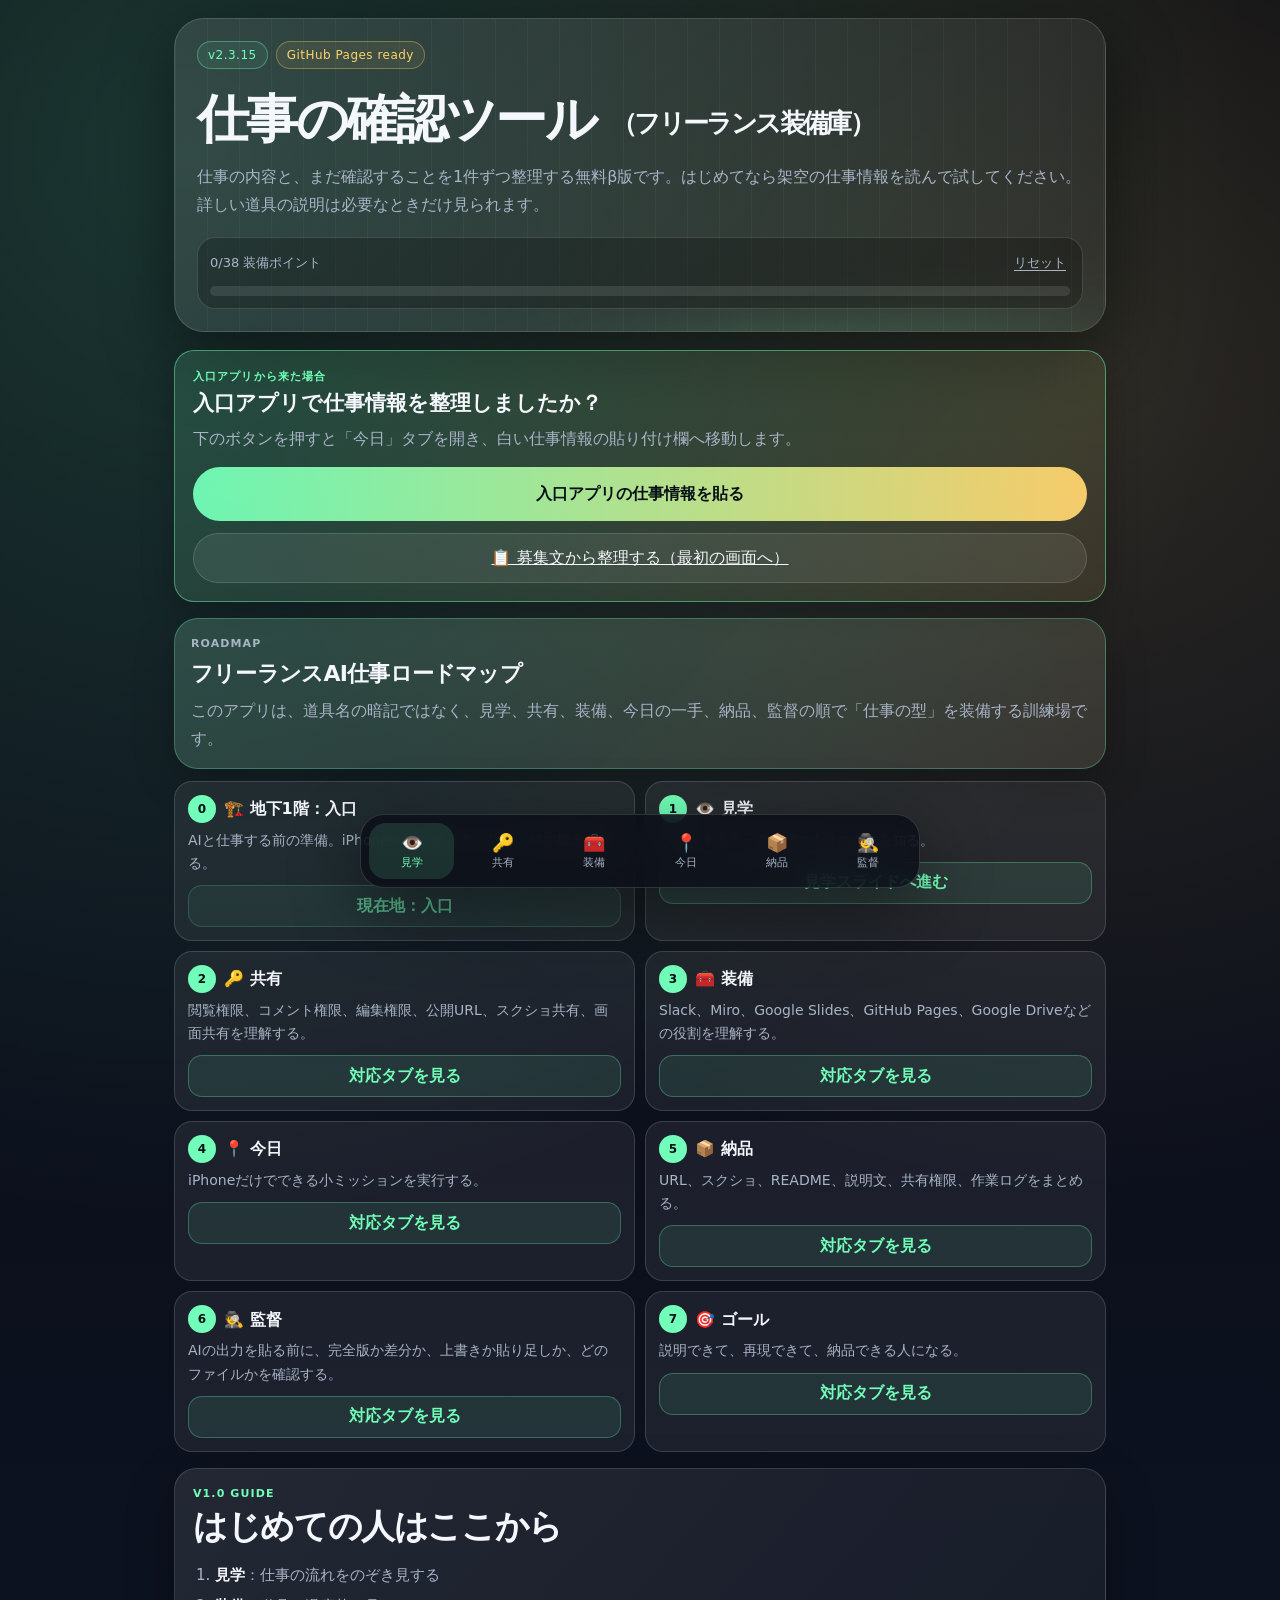
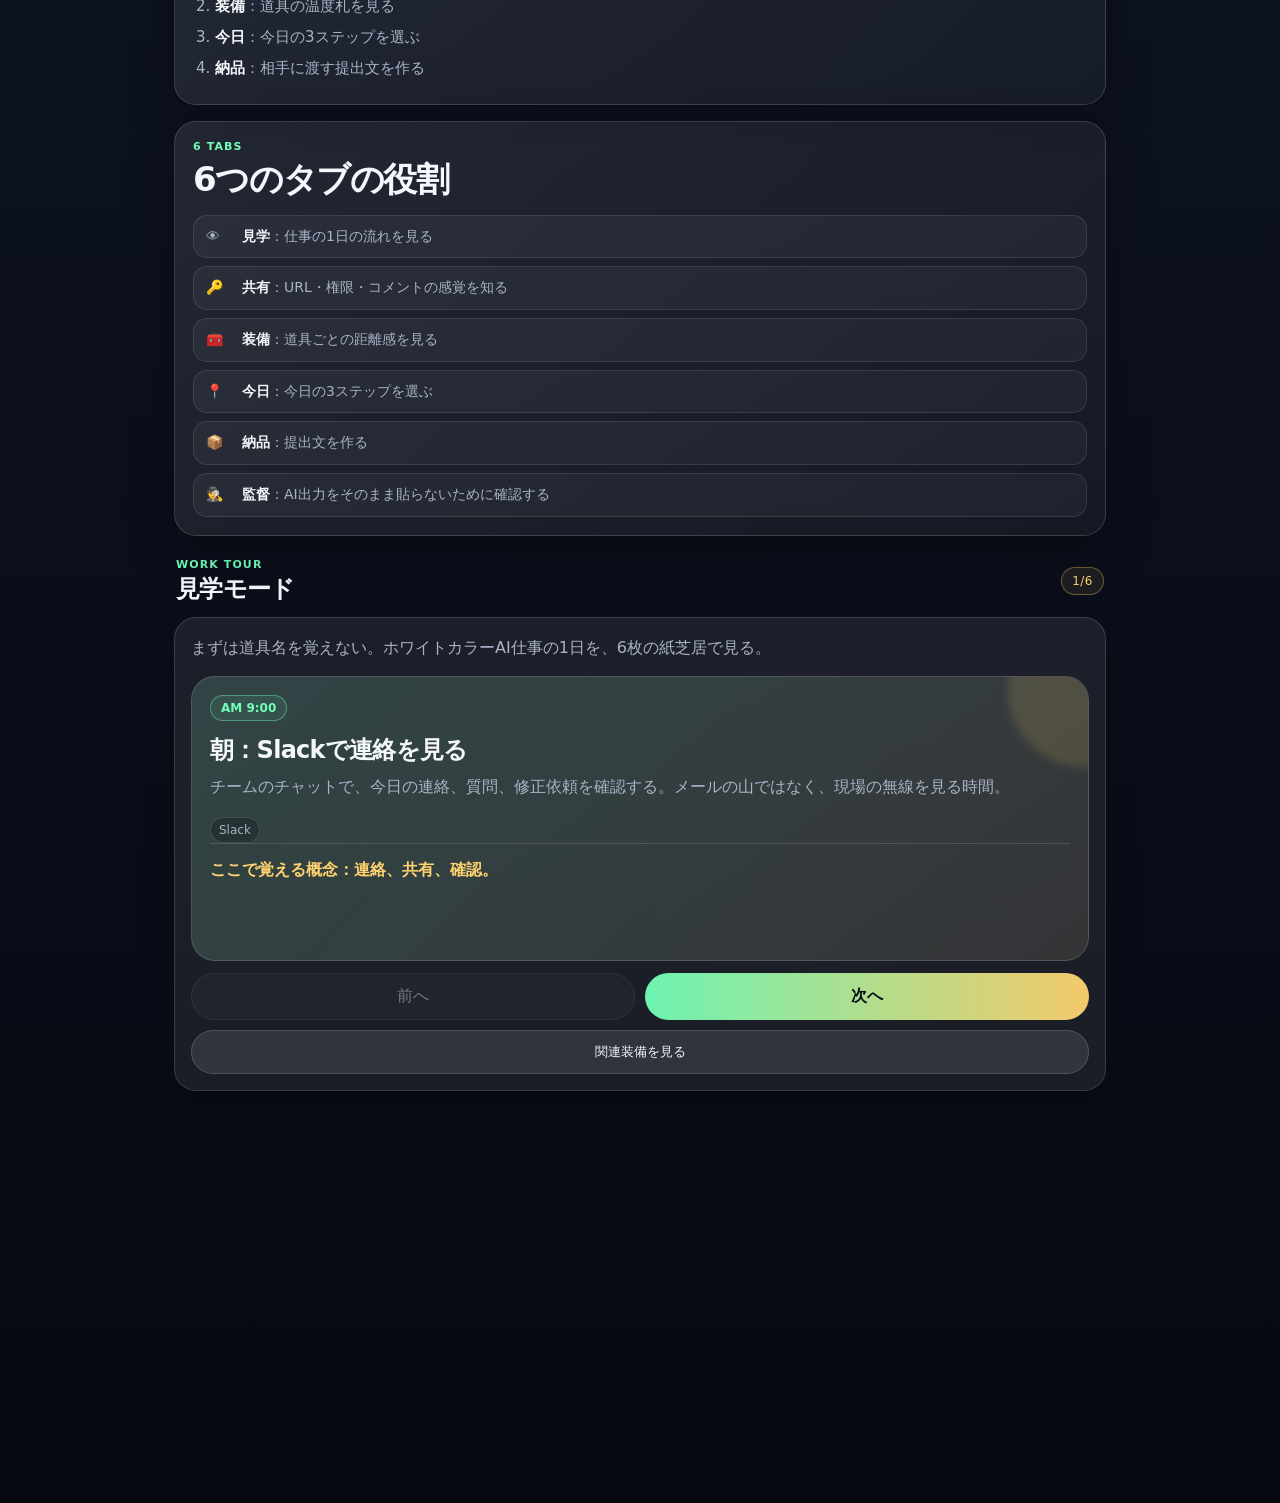
==== commit 8192f197: "fix(public beta): explain app functions in ordinary Japanese and add feedback access" ====
--- a/index.html
+++ b/index.html
@@ -4,7 +4,7 @@
   <meta charset="utf-8" />
   <meta name="viewport" content="width=device-width, initial-scale=1, viewport-fit=cover" />
   <title>フリーランス装備庫 v2.3.15</title>
-  <link rel="stylesheet" href="style.css?v=2315-simple1101b" />
+  <link rel="stylesheet" href="style.css?v=2315-focus1101b" />
 </head>
 <body>
   <div class="app-shell">
@@ -13,8 +13,8 @@
         <span class="badge">v2.3.15</span>
         <span class="badge soft">GitHub Pages ready</span>
       </div>
-      <h1>フリーランス装備庫</h1>
-      <p>フリーランス装備庫は、AI時代の仕事道具を全部覚えるためのアプリではありません。Slack、GitHub、Figma、Canvaなどの道具を、iPhoneだけで「見学する」「今日の一手を選ぶ」「相手に渡す形にする」ための訓練アプリです。v2.3.15では、素材の場所が分からないときも、確認する順番を1操作ずつ案内します。全部やらなくてOK。</p>
+      <h1>仕事の確認ツール <small style="font-size:.5em;vertical-align:middle">（フリーランス装備庫）</small></h1>
+      <p>仕事の内容と、まだ確認することを1件ずつ整理する無料β版です。はじめてなら架空の仕事情報を読んで試してください。詳しい道具の説明は必要なときだけ見られます。</p>
       <div class="progress-box" aria-label="進捗">
         <div class="progress-meta">
           <span id="progressText">進捗を読み込み中</span>
@@ -32,7 +32,7 @@
           <h2 id="intakeLandingTitle">入口アプリで仕事情報を整理しましたか？</h2>
           <p>下のボタンを押すと「今日」タブを開き、白い仕事情報の貼り付け欄へ移動します。</p>
           <button id="goToCardIntakeBtn" class="primary-button intake-landing-button" type="button">入口アプリの仕事情報を貼る</button>
-          <a class="ghost-button" href="https://hiderock61.github.io/anken-jirai-map/">📋 まだ仕事情報がない：入口アプリへ</a>
+          <a class="ghost-button" href="https://hiderock61.github.io/anken-jirai-map/">📋 募集文から整理する（最初の画面へ）</a>
         </aside>
         <div id="roadmapContainer" class="roadmap-container" aria-label="フリーランスAI仕事ロードマップ"></div>
 
@@ -192,7 +192,9 @@
             <button id="quickCopyQuestionsBtn" class="primary-button quick-check-primary" type="button">依頼主への質問をコピー</button>
             <p id="quickCopyStatus" class="quick-check-note" role="status" aria-live="polite">質問は送信しません。コピー後、募集サイトなどで本人が送ります。</p>
             <a class="ghost-button quick-check-return" href="https://hiderock61.github.io/anken-jirai-map/">回答が分かったら入口アプリへ戻る</a>
-            <button id="quickShowDetailsBtn" class="ghost-button quick-check-details" type="button" aria-expanded="false">詳しい内容・残りの質問を表示</button>
+            <button id="quickShowDetailsBtn" class="ghost-button quick-check-details" type="button" aria-expanded="false">残りの確認事項を見たいときだけ開く</button>
+            <button id="quickSwitchJobBtn" class="ghost-button quick-check-switch" type="button">別の仕事情報を貼り直す</button>
+            <a class="ghost-button quick-check-switch" href="https://form.jotform.com/263037279624058" target="_blank" rel="noopener noreferrer">無料β版の感想を送る（別画面）</a>
           </section>
           <div class="confirmation-state quick-check-extra">
             <p class="eyebrow">仕事情報の確認結果</p>
@@ -620,6 +622,6 @@
 
   <div id="toast" class="toast" role="status" aria-live="polite">コピーした</div>
 
-  <script src="script.js?v=2315-simple1101b"></script>
+  <script src="script.js?v=2315-focus1101b"></script>
 </body>
 </html>
--- a/style.css
+++ b/style.css
@@ -2972,3 +2972,11 @@
   .quick-check-panel{padding:18px 13px;}
   .quick-check-panel h3{font-size:clamp(22px,6vw,29px);}
 }
+
+
+/* 2026-11-01: one-task-only view for checking state. All legacy parts remain in DOM.
+   They reappear when the user chooses to switch jobs or a ready card is loaded. */
+#viewToday[data-card-focus="checking"] > :not(#confirmationPanel) { display:none !important; }
+#viewToday[data-card-focus="checking"] #confirmationPanel { margin:0 0 calc(100px + env(safe-area-inset-bottom)); }
+#viewToday[data-card-focus="checking"] #quickCheckPanel { scroll-margin-top:calc(100px + env(safe-area-inset-top)); }
+.quick-check-switch{display:block;width:100%;min-height:48px;margin-top:9px;padding:10px 12px;text-align:center;line-height:1.5;white-space:normal;border-color:rgba(255,255,255,.5);}
